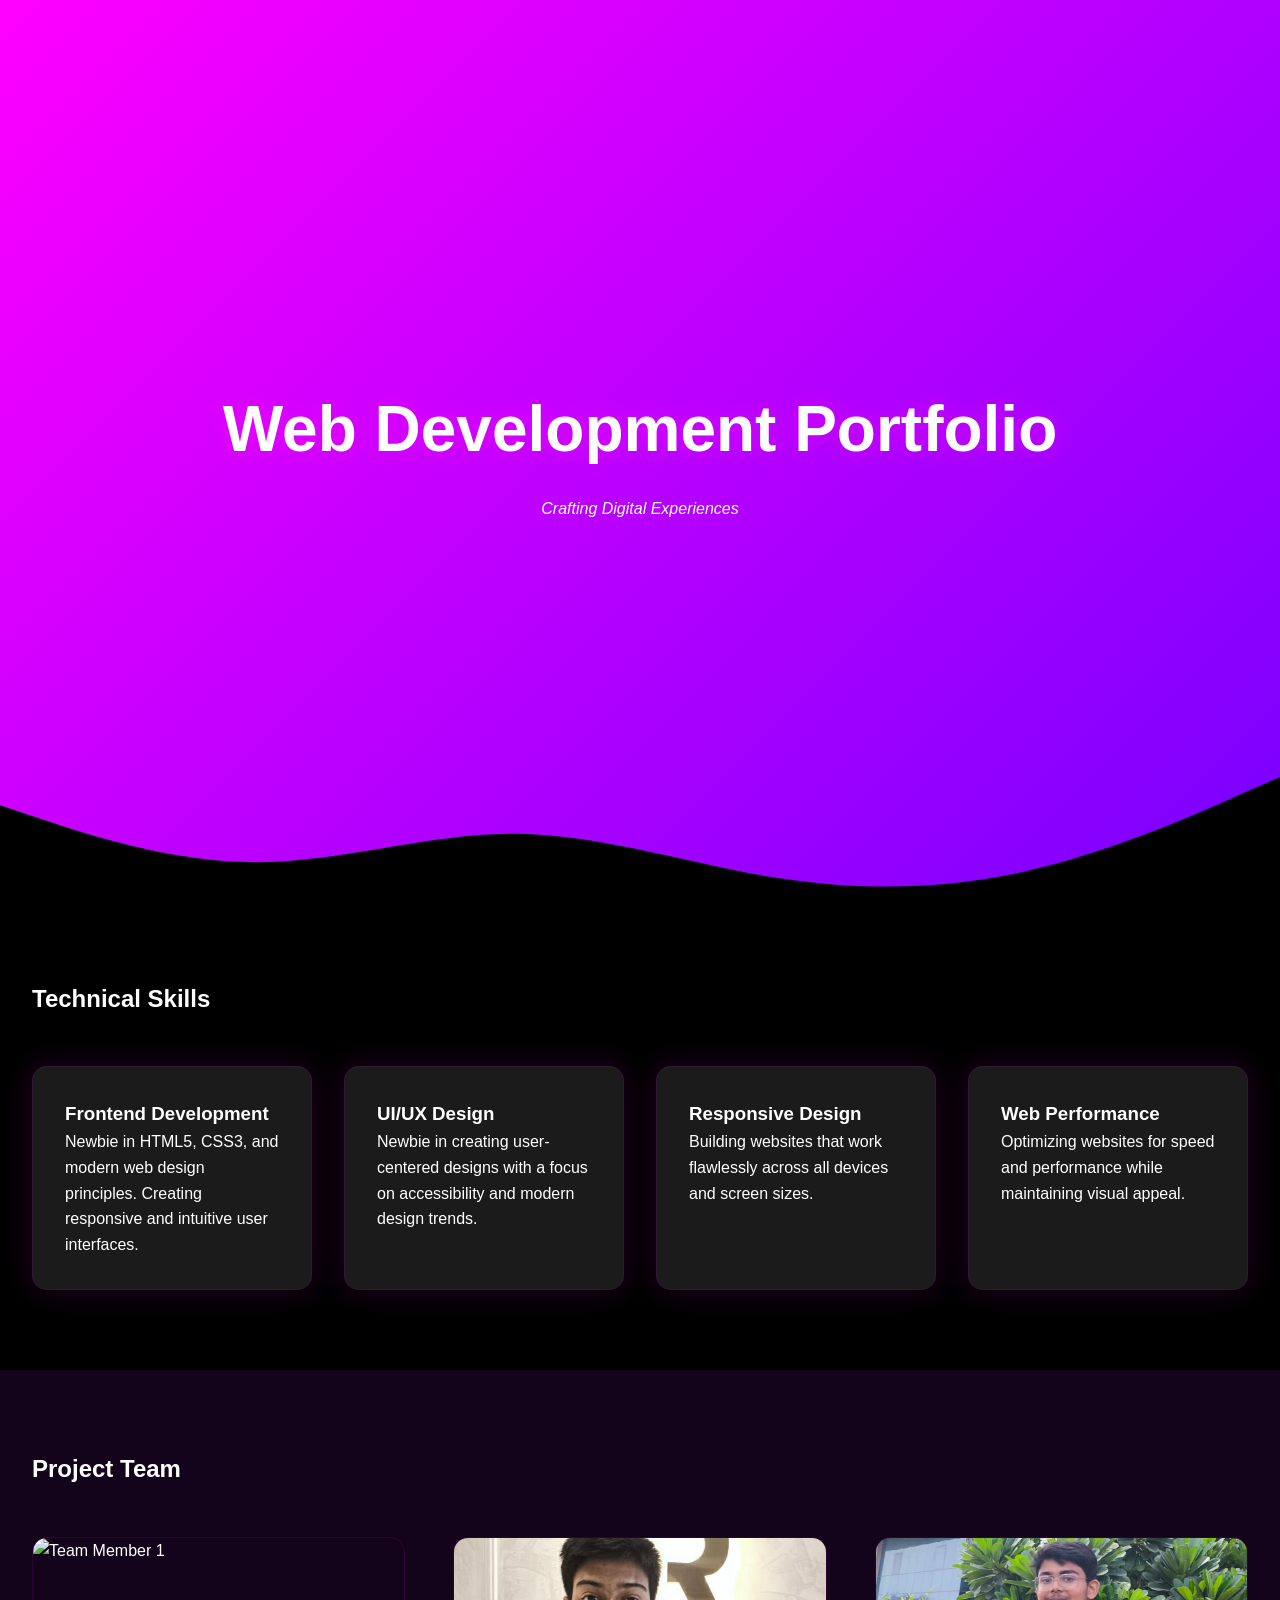
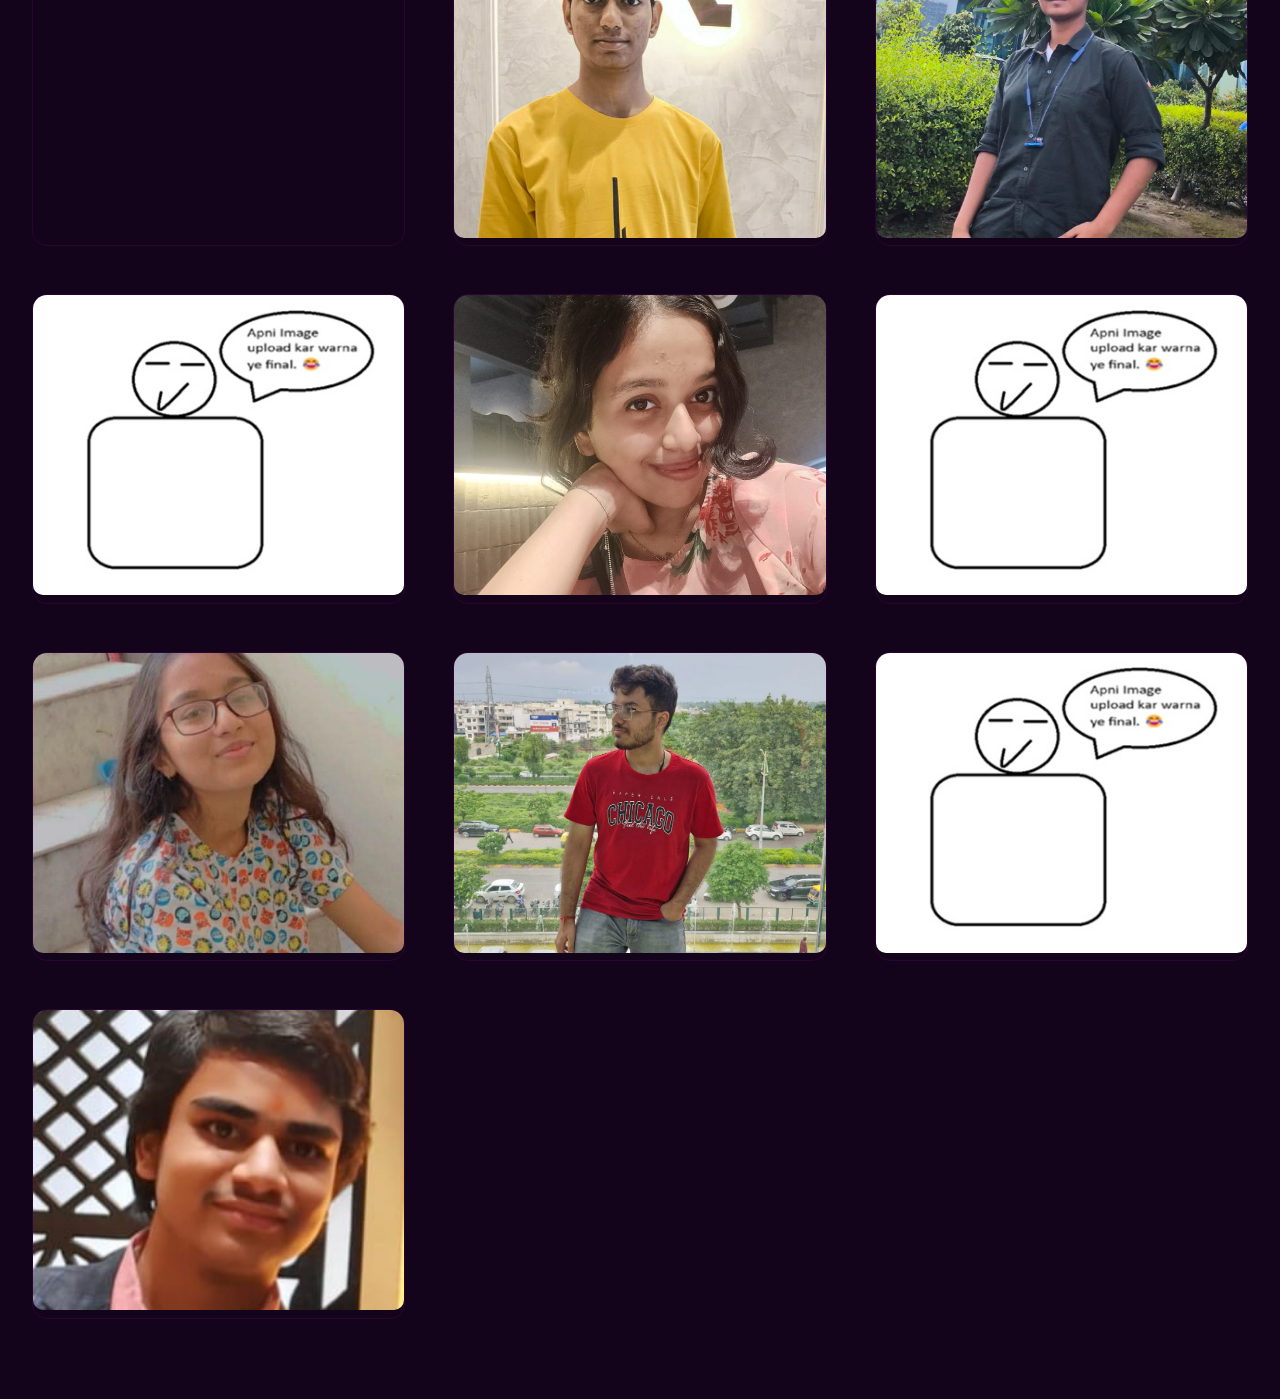
==== about us/aboutus.html @ e6a522f0 "changes made" ====
<!DOCTYPE html>
<html lang="en">
<head>
    <meta charset="UTF-8">
    <meta name="viewport" content="width=device-width, initial-scale=1.0">
    <title>About Us - Modern Grid</title>
    <link rel="stylesheet" href="astyle.css">
</head>
<body>
    <header class="header">
        <div class="header-content">
            <h1>Web Development Portfolio</h1>
            <p><em>Crafting Digital Experiences</em></p>
        </div>
        <div class="wave"></div>
    </header>

    <section class="grid-section">
        <div class="container">
            <h2>Technical Skills</h2>
            <div class="skills-grid">
                <div class="skill-card">
                    <h3>Frontend Development</h3>
                    <p>Newbie in HTML5, CSS3, and modern web design principles. Creating responsive and intuitive user interfaces.</p>
                </div>
                <div class="skill-card">
                    <h3>UI/UX Design</h3>
                    <p>Newbie in creating user-centered designs with a focus on accessibility and modern design trends.</p>
                </div>
                <div class="skill-card">
                    <h3>Responsive Design</h3>
                    <p>Building websites that work flawlessly across all devices and screen sizes.</p>
                </div>
                <div class="skill-card">
                    <h3>Web Performance</h3>
                    <p>Optimizing websites for speed and performance while maintaining visual appeal.</p>
                </div>
            </div>
        </div>
    </section>

    <section class="grid-section" style="background: #14041b;">
        <div class="container">
            <h2>Project Team</h2>
            <div class="team-grid">
                <div class="team-member">
                    <img src="images/vinayak.jpg" alt="Team Member 1">
                    <div class="team-info">
                        <h3>Vinayak Goel</h3>
                        <p>Fill your Role/Contribution</p>
                    </div>
                </div>
                <div class="team-member">
                    <img src="images/anas1.jpg" alt="Team Member 2">
                    <div class="team-info">
                        <h3>Md. Anas Ali Usmani</h3>
                        <p>Making of About Us Page(this page)</p>
                    </div>
                </div>
                <div class="team-member">
                    <img src="images/taha.jpg" alt="Team Member 3">
                    <div class="team-info">
                        <h3>Mohd. Taha Rafi</h3>
                        <p>Fill your Role/Contribution</p>
                    </div>
                </div>
                <div class="team-member">
                    <img src="images/sample_image.jpg" alt="Team Member 4">
                    <div class="team-info">
                        <h3>Divyanshu Singh</h3>
                        <p>Fill your Role/Contribution</p>
                    </div>
                </div>
                <div class="team-member">
                    <img src="images/anjali.jpg" alt="Team Member 5">
                    <div class="team-info">
                        <h3>Anjali Pai</h3>
                        <p>Fill your Role/Contribution</p>
                    </div>
                </div>
                <div class="team-member">
                    <img src="images/sample_image.jpg" alt="Team Member 6">
                    <div class="team-info">
                        <h3>Khushi Arya</h3>
                        <p>Fill your Role/Contribution</p>
                    </div>
                </div>
                <div class="team-member">
                    <img src="images/diksha.jpg" alt="Team Member 7">
                    <div class="team-info">
                        <h3>Diksha Narayan</h3>
                        <p>Fill your Role/Contribution</p>
                    </div>
                </div>
                <div class="team-member">
                    <img src="images/piyush.jpg" alt="Team Member 8">
                    <div class="team-info">
                        <h3>Piyush Khattar</h3>
                        <p>Fill your Role/Contribution</p>
                    </div>
                </div>
                <div class="team-member">
                    <img src="images/sample_image.jpg" alt="Team Member 9">
                    <div class="team-info">
                        <h3>Samay Toradmal</h3>
                        <p>Fill your Role/Contribution</p>
                    </div>
                </div>
                <div class="team-member">
                    <img src="images/aditya.jpg" alt="Team Member 10">
                    <div class="team-info">
                        <h3>Aditya Chandak</h3>
                        <p>Fill your Role/Contribution</p>
                    </div>
                </div>
            </div>
        </div>
    </section>
</body>
</html>
---- about us/astyle.css ----
* {
  margin: 0;
  padding: 0;
  box-sizing: border-box;
}

body {
  font-family: 'Segoe UI', sans-serif;
  line-height: 1.6;
  color: #ffffff;
  background-color: #000000;
  overflow-x: hidden;
}

.header {
  height: 100vh;
  background: linear-gradient(135deg, #ff00ff 0%, #7700ff 100%);
  color: white;
  display: grid;
  place-items: center;
  text-align: center;
  position: relative;
  overflow: hidden;
}

.header-content {
  z-index: 2;
  opacity: 0;
  animation: fadeUp 1.5s ease forwards;
}

.header h1 {
  font-size: 4rem;
  margin-bottom: 1rem;
  text-shadow: 0 0 20px rgba(255, 0, 255, 0.5);
}

.wave {
  position: absolute;
  bottom: 0;
  left: 0;
  width: 100%;
  height: 180px;
  background: url('data:image/svg+xml,<svg xmlns="http://www.w3.org/2000/svg" viewBox="0 0 1440 320"><path fill="%23000000" fill-opacity="1" d="M0,96L48,112C96,128,192,160,288,160C384,160,480,128,576,128C672,128,768,160,864,176C960,192,1056,192,1152,170.7C1248,149,1344,107,1392,85.3L1440,64L1440,320L1392,320C1344,320,1248,320,1152,320C1056,320,960,320,864,320C768,320,672,320,576,320C480,320,384,320,288,320C192,320,96,320,48,320L0,320Z"></path></svg>');
  background-size: cover;
}

.grid-section {
  padding: 5rem 2rem;
  background: #000000;
  color: white;
}

.container {
  max-width: 1400px;
  margin: 0 auto;
}

.skills-grid {
  display: grid;
  grid-template-columns: repeat(auto-fit, minmax(250px, 1fr));
  gap: 2rem;
  margin-top: 3rem;
}

.skill-card {
  background: #1b1b1b;
  color: white;
  padding: 2rem;
  border-radius: 15px;
  box-shadow: 0 0 30px rgba(255, 0, 255, 0.15);
  transition: transform 0.3s ease;
  position: relative;
  overflow: hidden;
  border: 1px solid rgba(255, 0, 255, 0.1);
}

.skill-card::before {
  content: '';
  position: absolute;
  top: 0;
  left: 0;
  width: 100%;
  height: 5px;
  background: linear-gradient(90deg, #ff00ff, #7700ff);
  transform: scaleX(0);
  transform-origin: left;
  transition: transform 0.3s ease;
}

.skill-card:hover {
  transform: translateY(-10px);
  box-shadow: 0 0 40px rgba(255, 0, 255, 0.3);
}

.skill-card:hover::before {
  transform: scaleX(1);
}

.team-grid {
  display: grid;
  grid-template-columns: repeat(auto-fit, minmax(300px, 1fr));
  gap: 3rem;
  margin-top: 3rem;
}

.team-member {
  position: relative;
  overflow: hidden;
  border-radius: 15px;
  transition: transform 0.3s ease;
  border: 1px solid rgba(255, 0, 255, 0.1);
}

.team-member img {
  width: 100%;
  max-width: 400px;
  height: 300px;
  object-fit: cover;
  border-radius: 10px;
  transition: transform 0.3s ease;
}

.team-info {
  position: absolute;
  bottom: 0;
  left: 0;
  right: 0;
  background: rgba(0,0,0,0.95);
  color: white;
  padding: 1.5rem;
  transform: translateY(100%);
  transition: transform 0.3s ease;
  border-top: 1px solid rgba(255, 0, 255, 0.2);
  backdrop-filter: blur(5px);
}

.team-member:hover .team-info {
  transform: translateY(0);
}

.team-member:hover img {
  transform: scale(1.1);
}

@keyframes fadeUp {
  from {
      opacity: 0;
      transform: translateY(20px);
  }
  to {
      opacity: 1;
      transform: translateY(0);
  }
}

@keyframes wave {
  0% {
      background-position-x: 0;
  }
  100% {
      background-position-x: 1440px;
  }
}

@media (max-width: 768px) {
  .header h1 {
      font-size: 2.5rem;
  }
  
  .skills-grid {
      grid-template-columns: 1fr;
  }
}
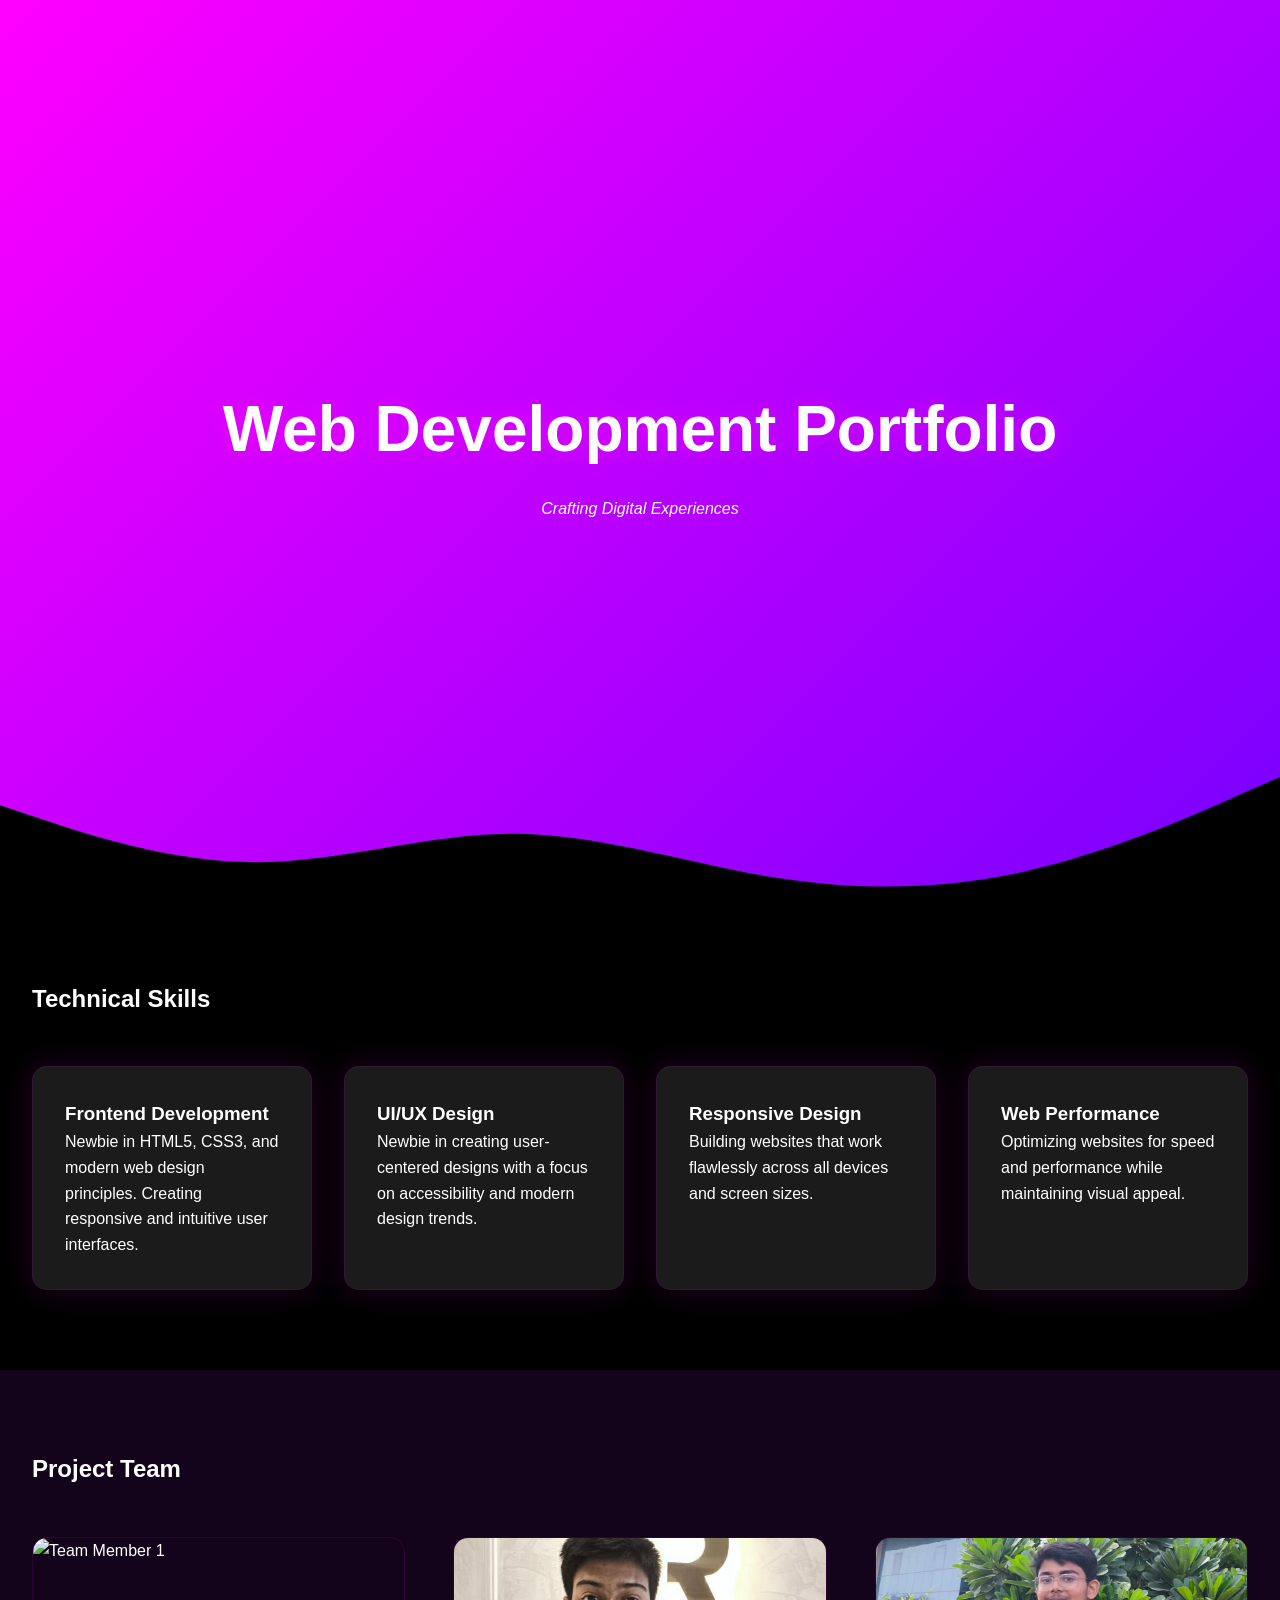
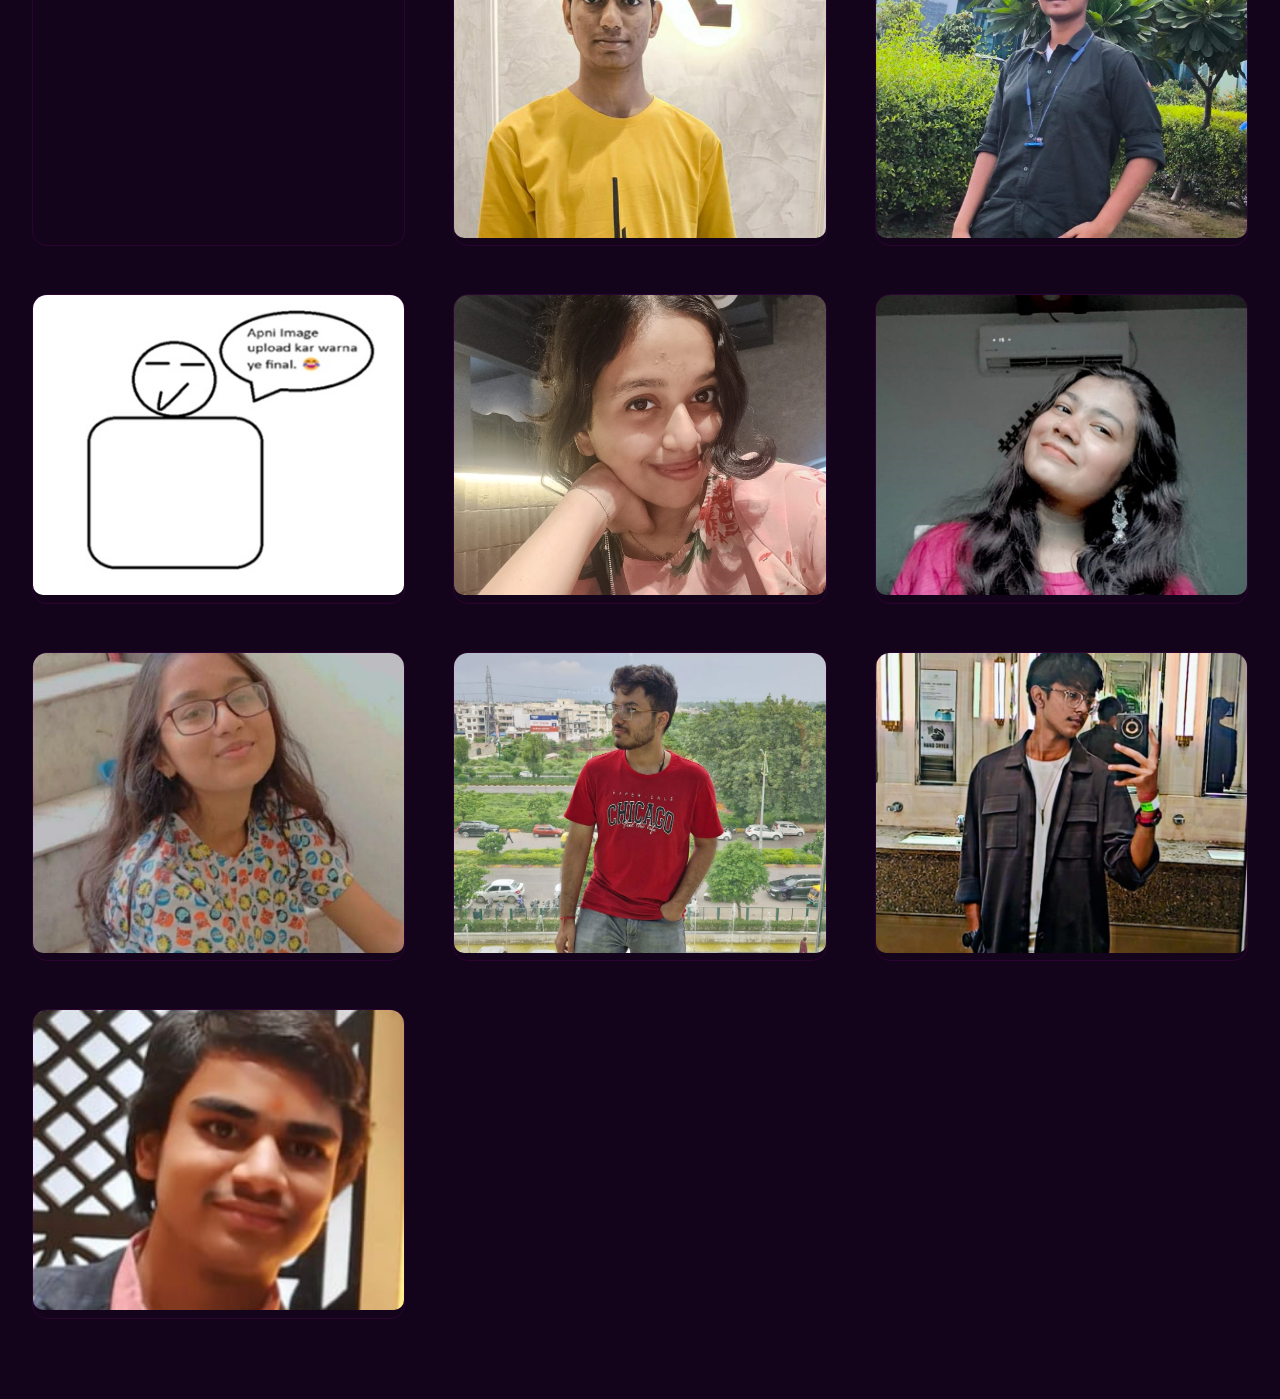
==== commit c33b0fae: "photos added" ====
--- a/about us/aboutus.html
+++ b/about us/aboutus.html
@@ -79,7 +79,7 @@
                     </div>
                 </div>
                 <div class="team-member">
-                    <img src="images/sample_image.jpg" alt="Team Member 6">
+                    <img src="images/khushi.jpg" alt="Team Member 6">
                     <div class="team-info">
                         <h3>Khushi Arya</h3>
                         <p>Fill your Role/Contribution</p>
@@ -100,7 +100,7 @@
                     </div>
                 </div>
                 <div class="team-member">
-                    <img src="images/sample_image.jpg" alt="Team Member 9">
+                    <img src="images/samay.jpg" alt="Team Member 9">
                     <div class="team-info">
                         <h3>Samay Toradmal</h3>
                         <p>Fill your Role/Contribution</p>
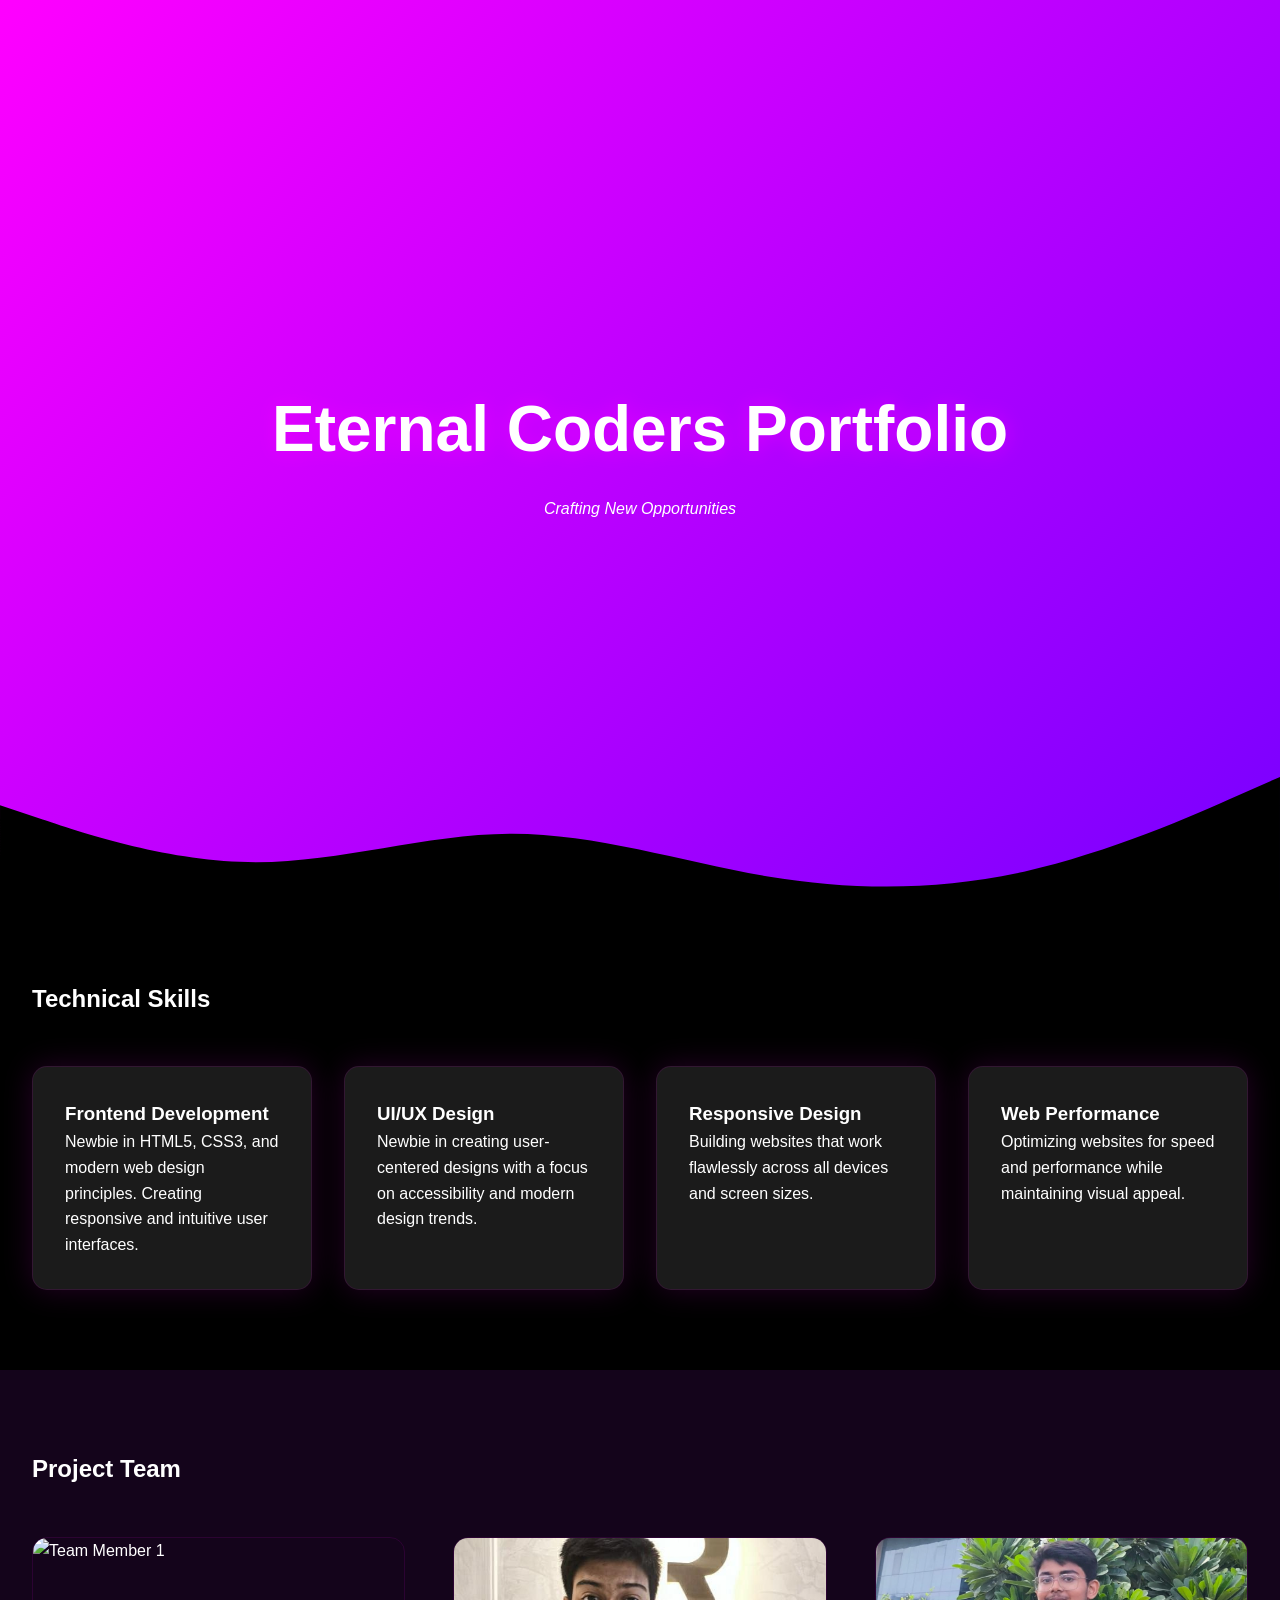
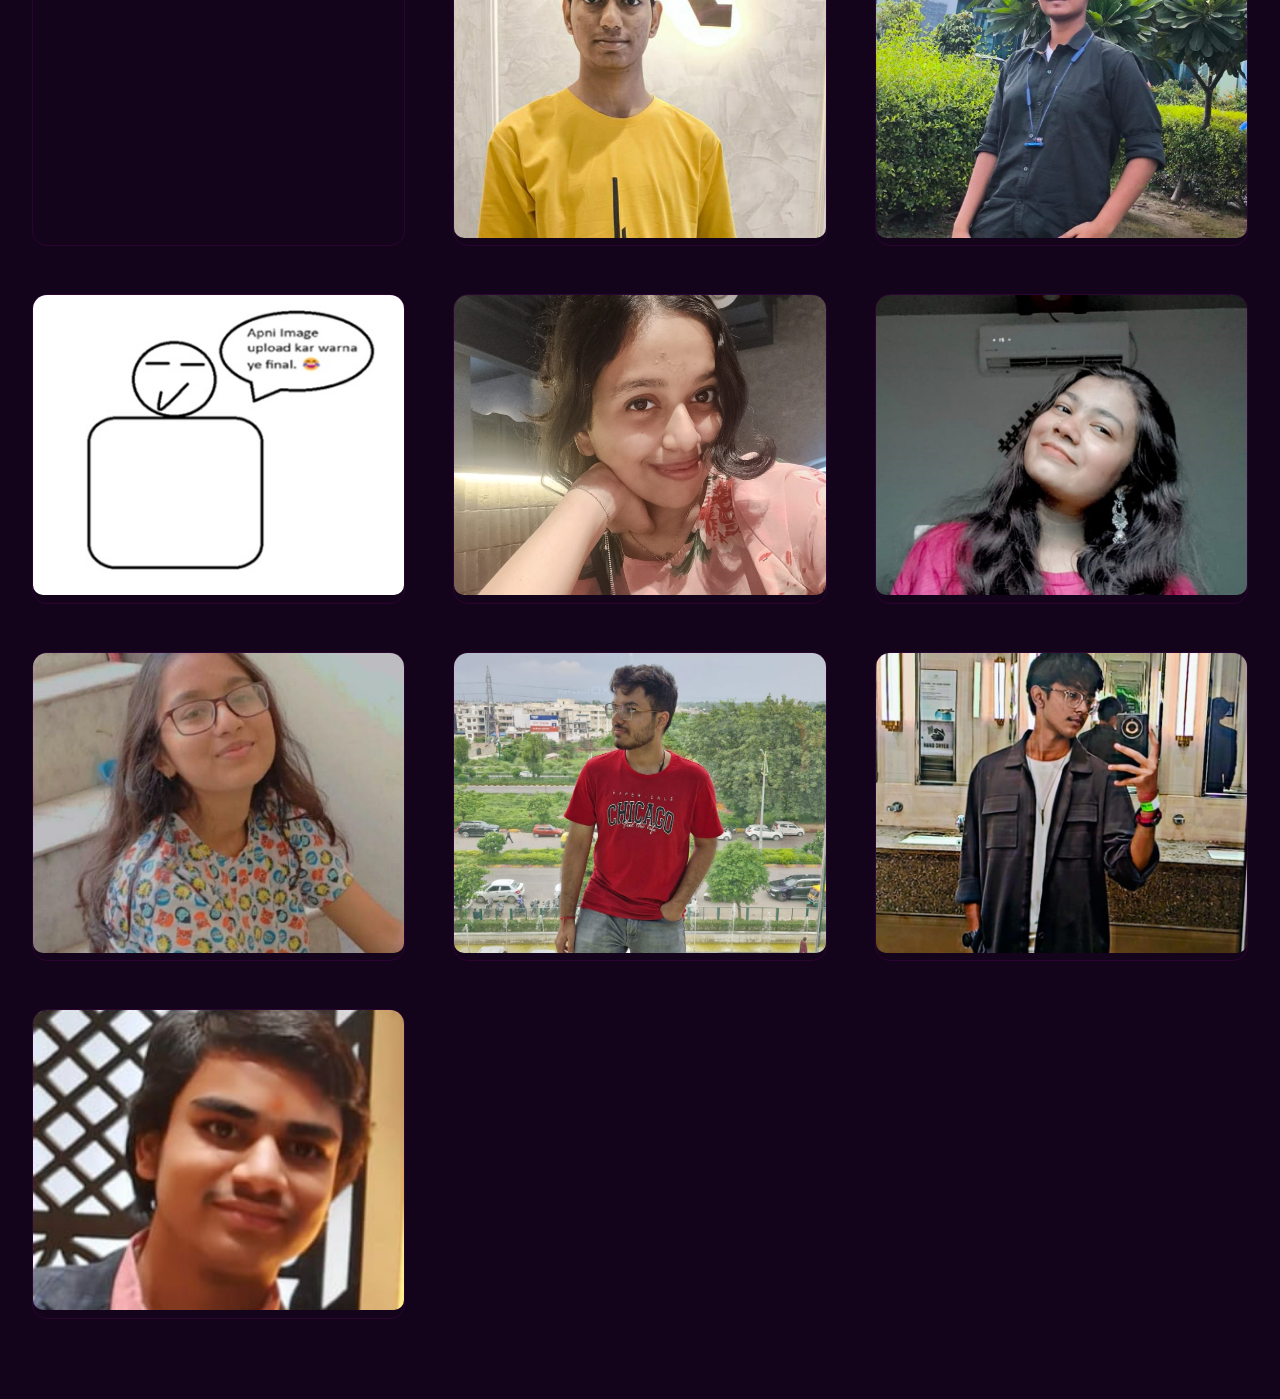
==== commit 5d585118: "changes" ====
--- a/about us/aboutus.html
+++ b/about us/aboutus.html
@@ -9,8 +9,8 @@
 <body>
     <header class="header">
         <div class="header-content">
-            <h1>Web Development Portfolio</h1>
-            <p><em>Crafting Digital Experiences</em></p>
+            <h1>Eternal Coders Portfolio</h1>
+            <p><em>Crafting New Opportunities</em></p>
         </div>
         <div class="wave"></div>
     </header>
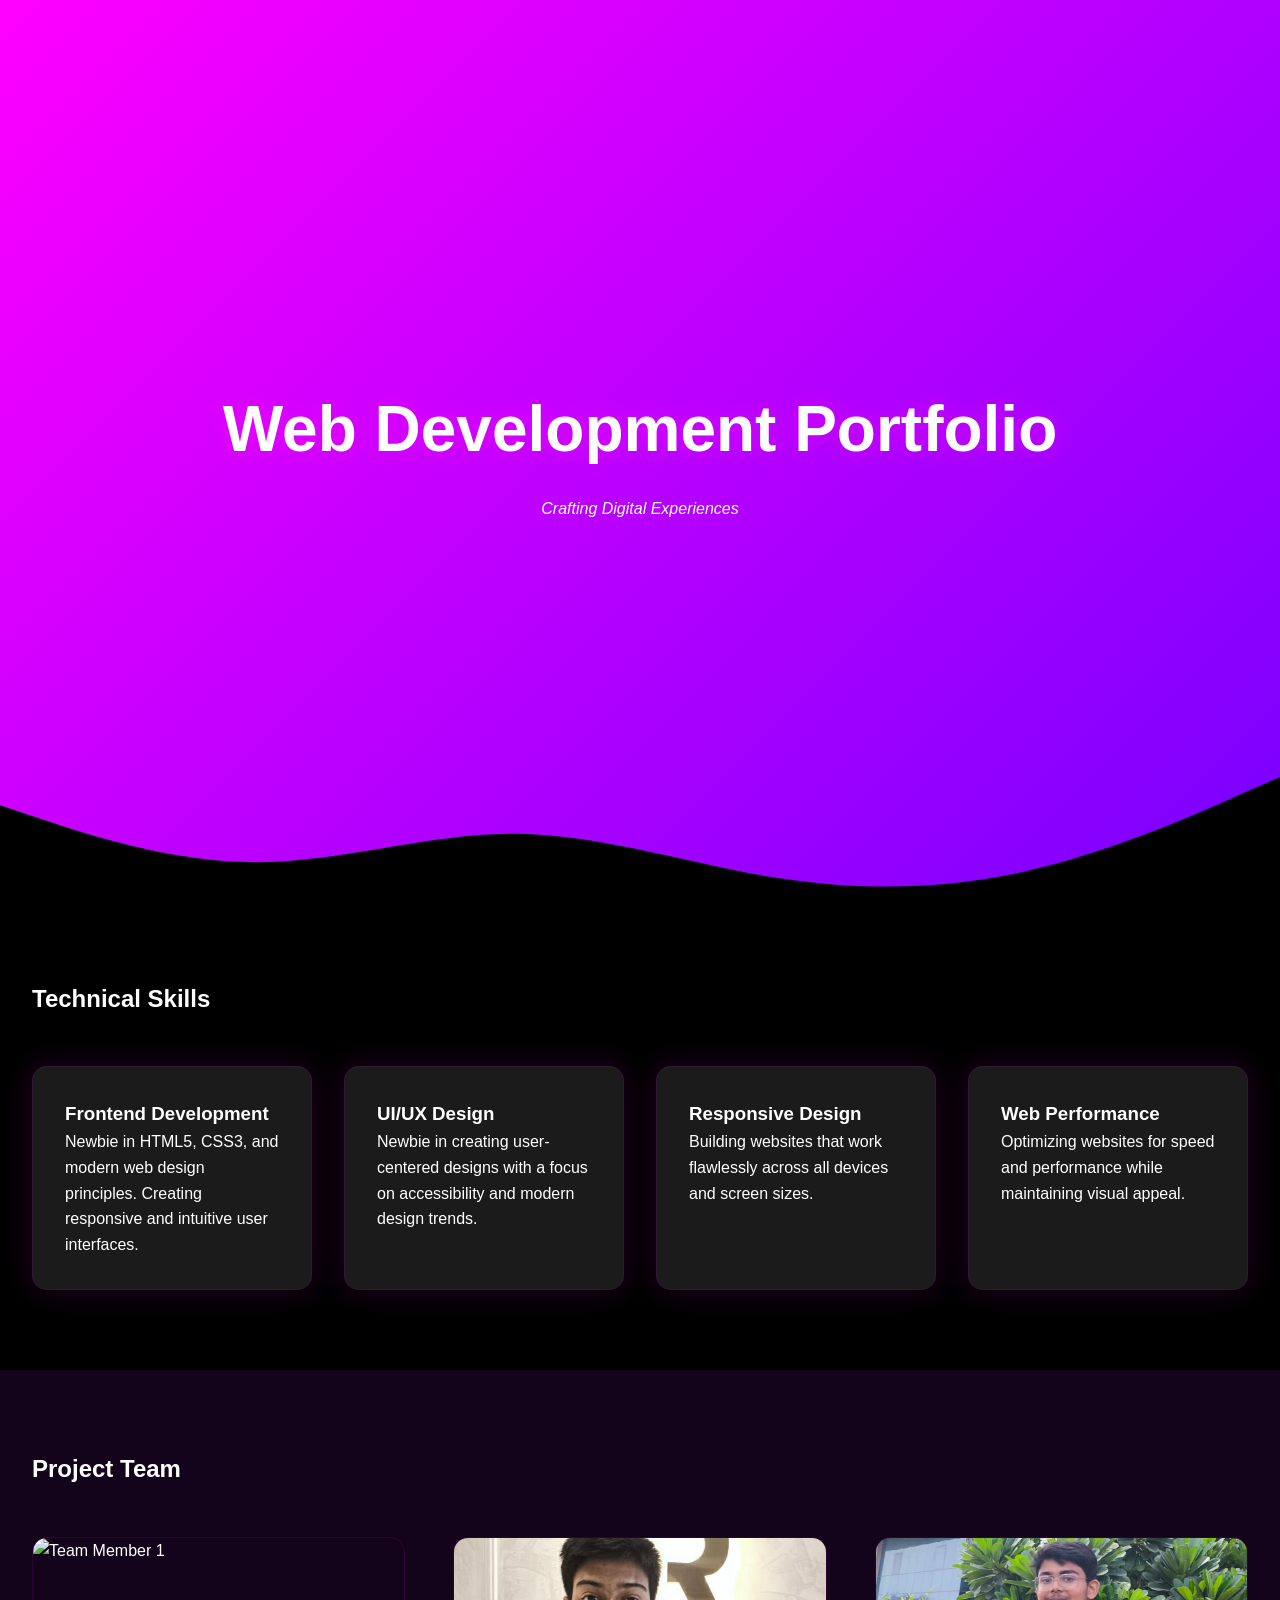
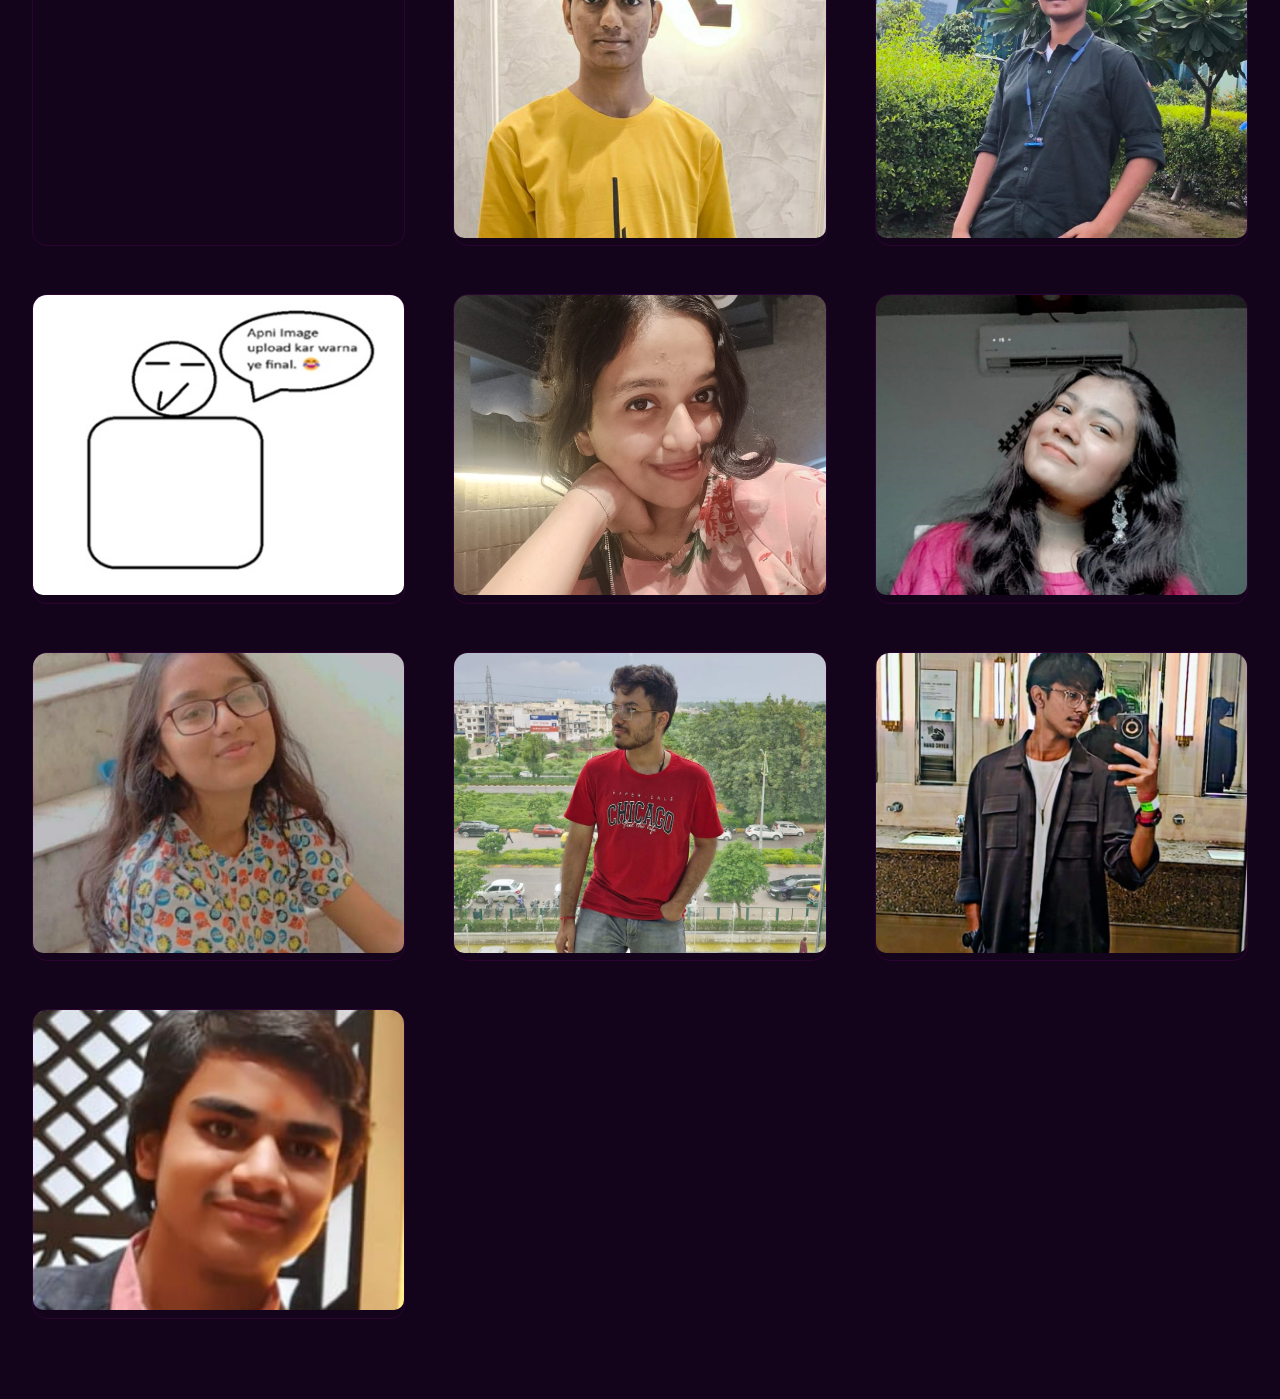
==== commit 51b5be0a: "change" ====
--- a/about us/aboutus.html
+++ b/about us/aboutus.html
@@ -9,8 +9,8 @@
 <body>
     <header class="header">
         <div class="header-content">
-            <h1>Eternal Coders Portfolio</h1>
-            <p><em>Crafting New Opportunities</em></p>
+            <h1>Web Development Portfolio</h1>
+            <p><em>Crafting Digital Experiences</em></p>
         </div>
         <div class="wave"></div>
     </header>
@@ -47,70 +47,70 @@
                     <img src="images/vinayak.jpg" alt="Team Member 1">
                     <div class="team-info">
                         <h3>Vinayak Goel</h3>
-                        <p>Fill your Role/Contribution</p>
+                        <p>Made Login and Sign-Up page</p>
                     </div>
                 </div>
                 <div class="team-member">
                     <img src="images/anas1.jpg" alt="Team Member 2">
                     <div class="team-info">
                         <h3>Md. Anas Ali Usmani</h3>
-                        <p>Making of About Us Page(this page)</p>
+                        <p>Made About Us Page</p>
                     </div>
                 </div>
                 <div class="team-member">
                     <img src="images/taha.jpg" alt="Team Member 3">
                     <div class="team-info">
                         <h3>Mohd. Taha Rafi</h3>
-                        <p>Fill your Role/Contribution</p>
+                        <p>Made About Us page</p>
                     </div>
                 </div>
                 <div class="team-member">
                     <img src="images/sample_image.jpg" alt="Team Member 4">
                     <div class="team-info">
                         <h3>Divyanshu Singh</h3>
-                        <p>Fill your Role/Contribution</p>
+                        <p>Made Home page</p>
                     </div>
                 </div>
                 <div class="team-member">
                     <img src="images/anjali.jpg" alt="Team Member 5">
                     <div class="team-info">
                         <h3>Anjali Pai</h3>
-                        <p>Fill your Role/Contribution</p>
+                        <p>Made index page</p>
                     </div>
                 </div>
                 <div class="team-member">
                     <img src="images/khushi.jpg" alt="Team Member 6">
                     <div class="team-info">
                         <h3>Khushi Arya</h3>
-                        <p>Fill your Role/Contribution</p>
+                        <p>Made Index page</p>
                     </div>
                 </div>
                 <div class="team-member">
                     <img src="images/diksha.jpg" alt="Team Member 7">
                     <div class="team-info">
                         <h3>Diksha Narayan</h3>
-                        <p>Fill your Role/Contribution</p>
+                        <p>Made Contact-Us page</p>
                     </div>
                 </div>
                 <div class="team-member">
                     <img src="images/piyush.jpg" alt="Team Member 8">
                     <div class="team-info">
                         <h3>Piyush Khattar</h3>
-                        <p>Fill your Role/Contribution</p>
+                        <p>Made Sign-Up page</p>
                     </div>
                 </div>
                 <div class="team-member">
                     <img src="images/samay.jpg" alt="Team Member 9">
                     <div class="team-info">
                         <h3>Samay Toradmal</h3>
-                        <p>Fill your Role/Contribution</p>
+                        <p>Home page, Design of all pages</p>
                     </div>
                 </div>
                 <div class="team-member">
                     <img src="images/aditya.jpg" alt="Team Member 10">
                     <div class="team-info">
                         <h3>Aditya Chandak</h3>
-                        <p>Fill your Role/Contribution</p>
+                        <p>Made Contact-Us page</p>
                     </div>
                 </div>
             </div>
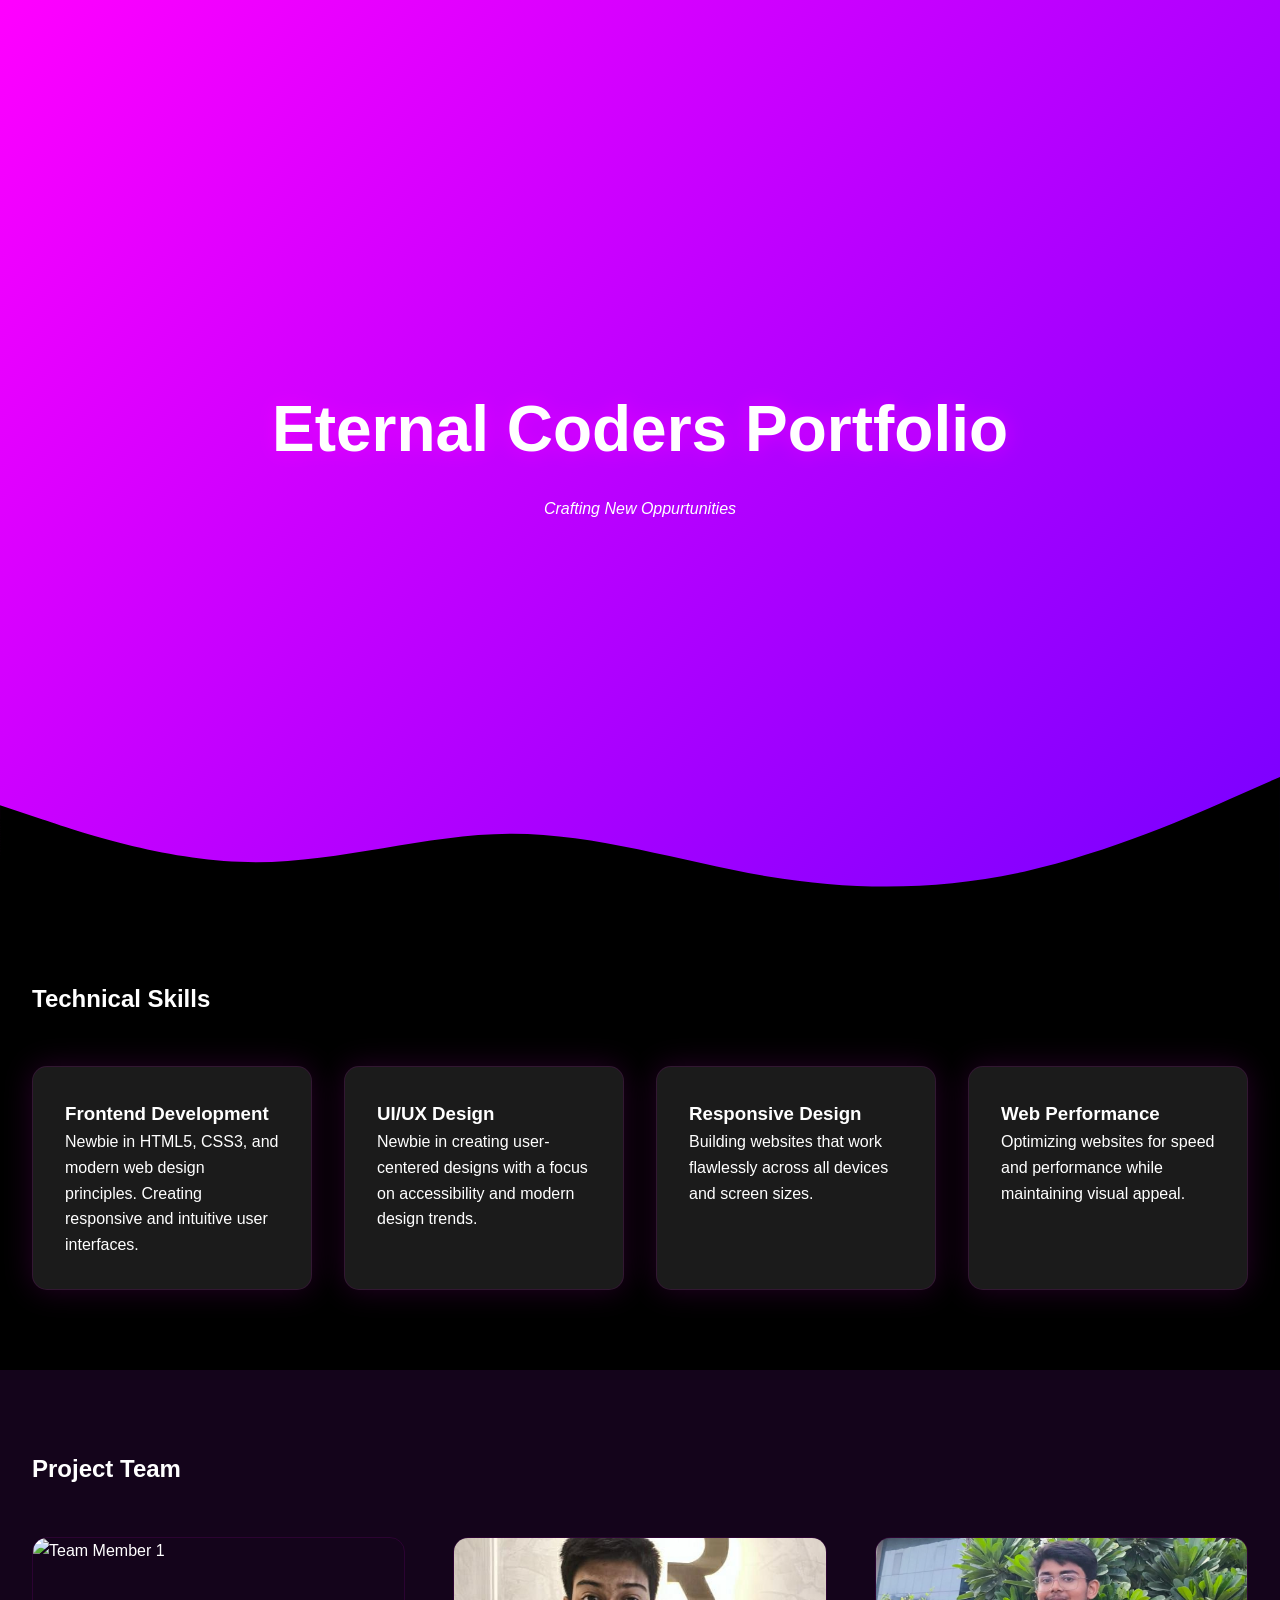
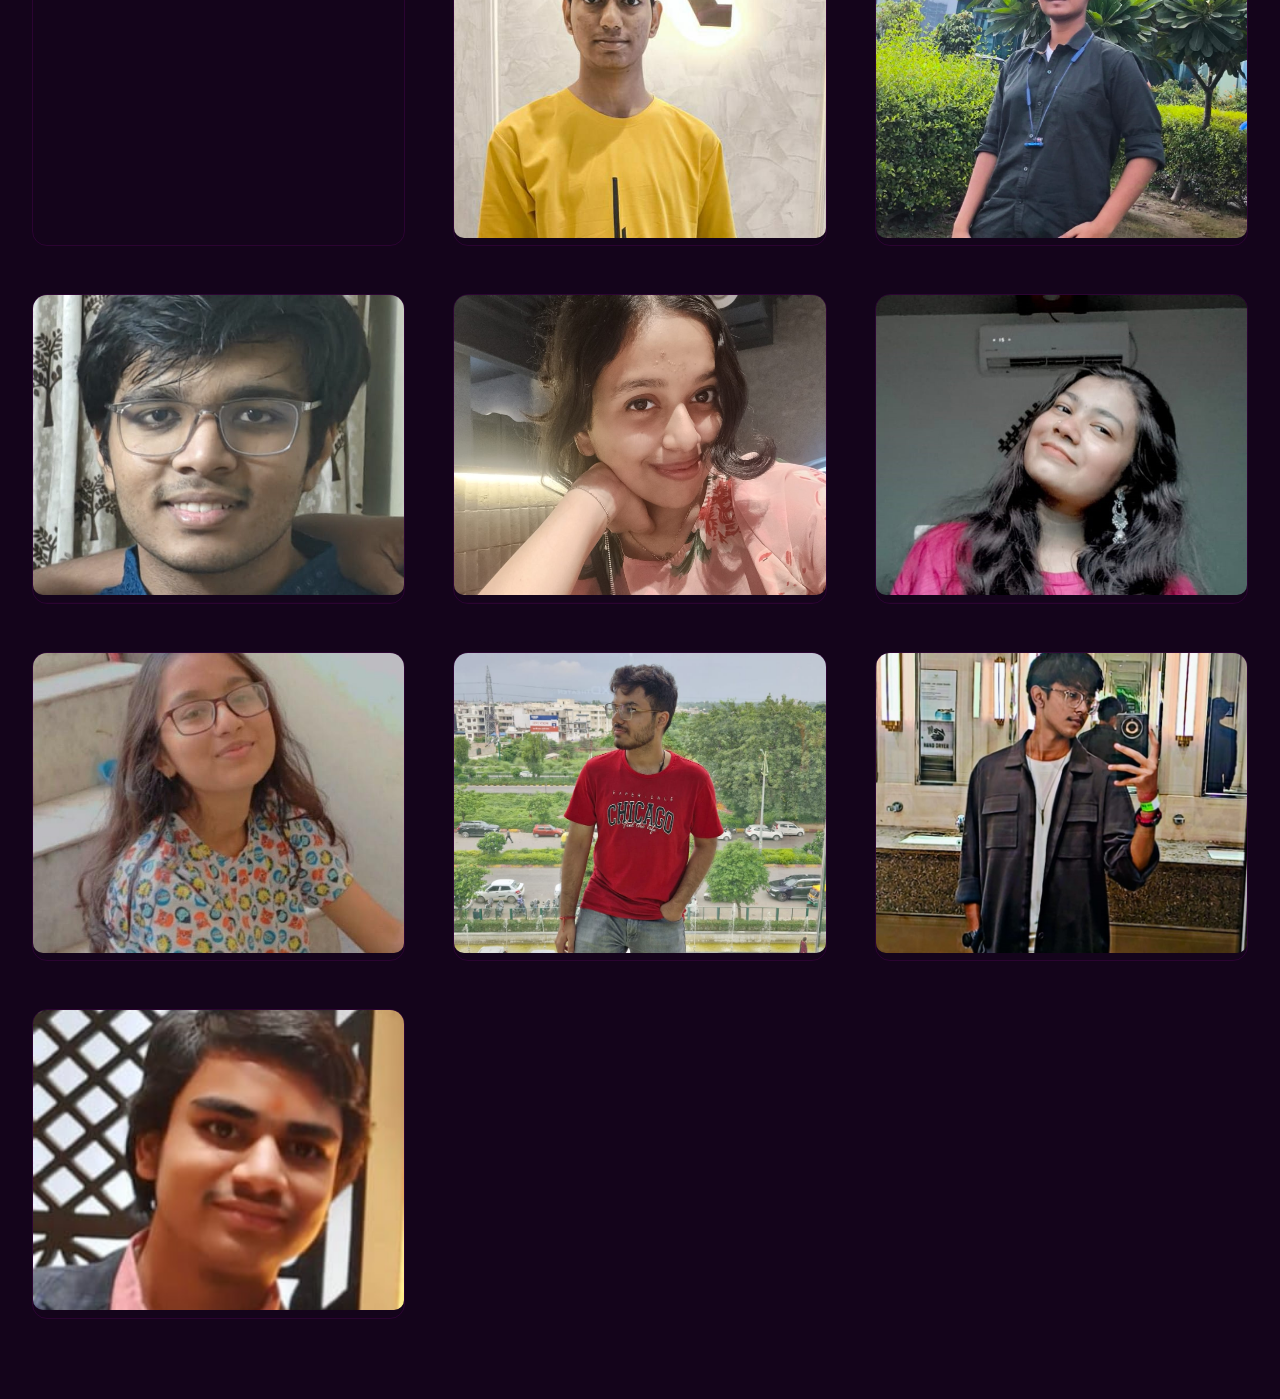
==== commit fe245348: "few minor changes" ====
--- a/about us/aboutus.html
+++ b/about us/aboutus.html
@@ -9,8 +9,8 @@
 <body>
     <header class="header">
         <div class="header-content">
-            <h1>Web Development Portfolio</h1>
-            <p><em>Crafting Digital Experiences</em></p>
+            <h1>Eternal Coders Portfolio</h1>
+            <p><em>Crafting New Oppurtunities</em></p>
         </div>
         <div class="wave"></div>
     </header>
@@ -51,7 +51,7 @@
                     </div>
                 </div>
                 <div class="team-member">
-                    <img src="images/anas1.jpg" alt="Team Member 2">
+                    <img src="images/anas.jpg" alt="Team Member 2">
                     <div class="team-info">
                         <h3>Md. Anas Ali Usmani</h3>
                         <p>Made About Us Page</p>
@@ -65,7 +65,7 @@
                     </div>
                 </div>
                 <div class="team-member">
-                    <img src="images/sample_image.jpg" alt="Team Member 4">
+                    <img src="images/divyanshu.jpg" alt="Team Member 4">
                     <div class="team-info">
                         <h3>Divyanshu Singh</h3>
                         <p>Made Home page</p>
--- a/about us/astyle.css
+++ b/about us/astyle.css
@@ -154,15 +154,6 @@
   }
 }
 
-@keyframes wave {
-  0% {
-      background-position-x: 0;
-  }
-  100% {
-      background-position-x: 1440px;
-  }
-}
-
 @media (max-width: 768px) {
   .header h1 {
       font-size: 2.5rem;
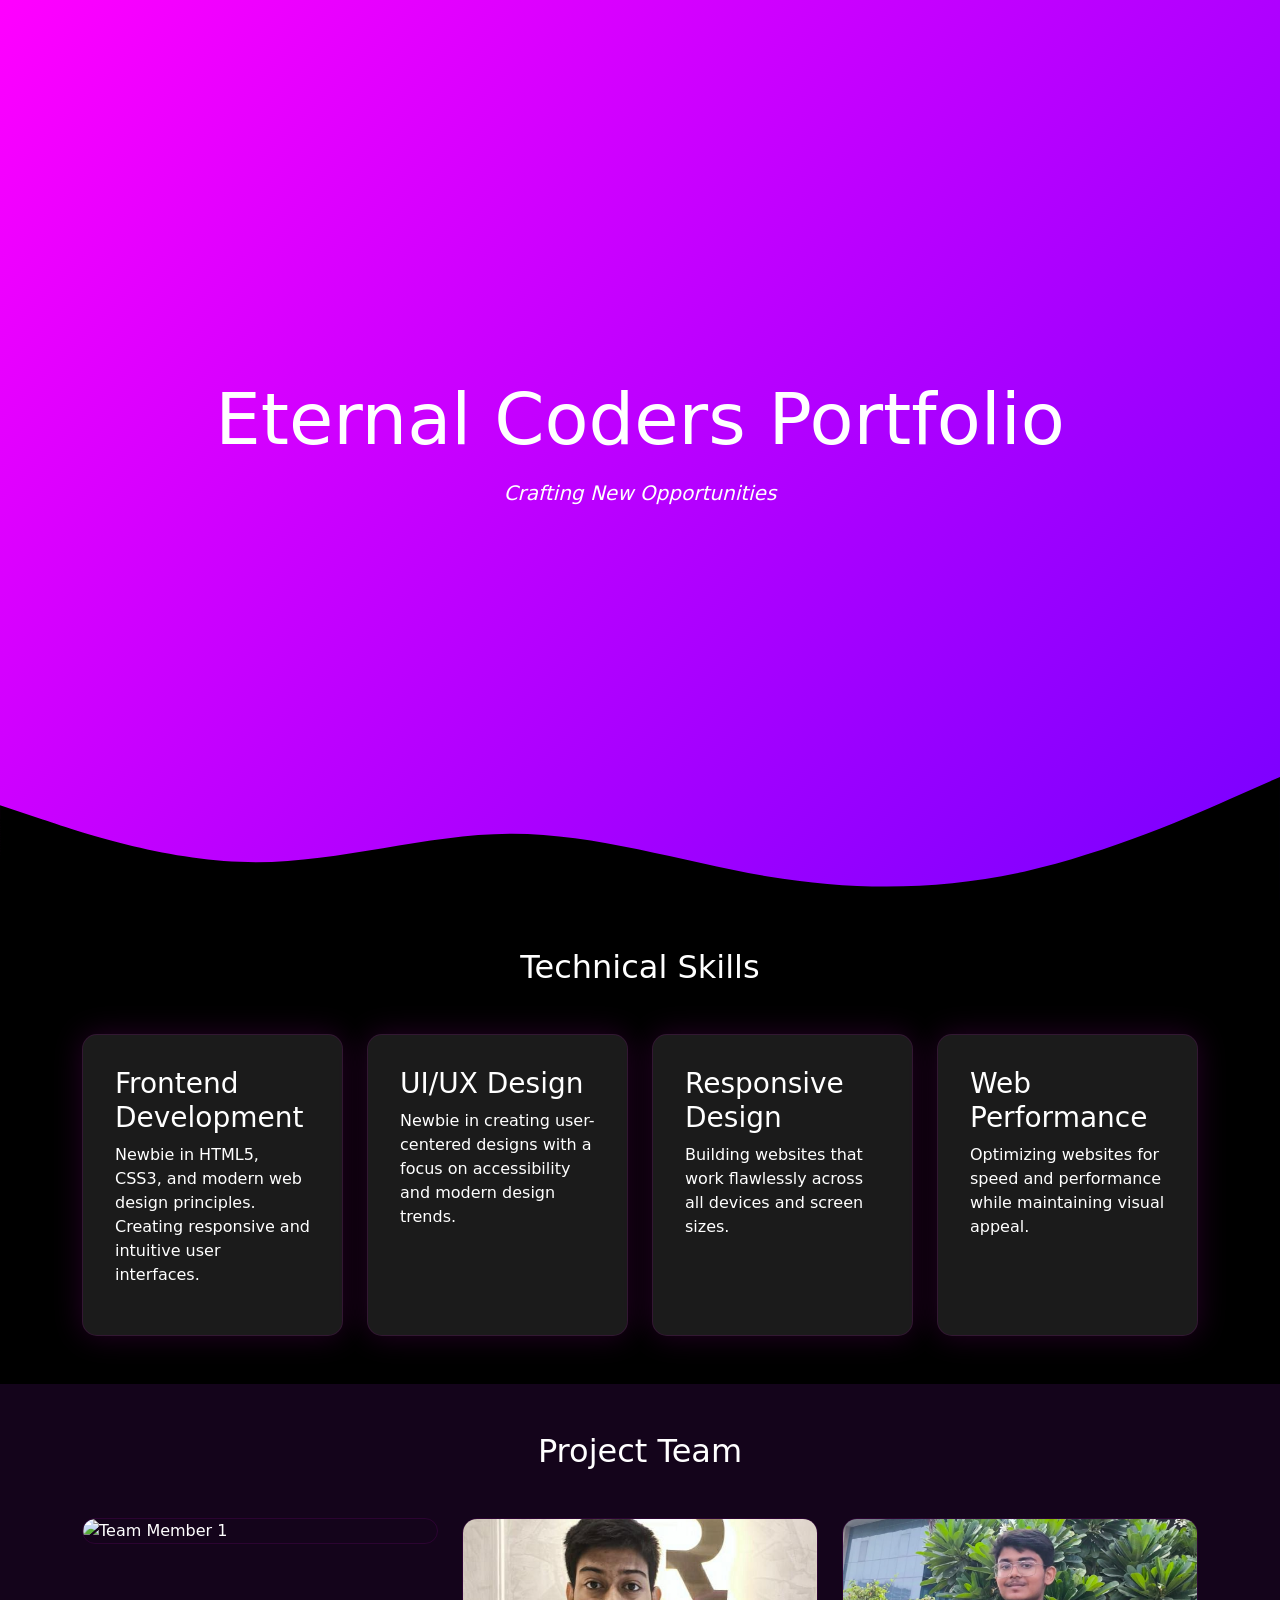
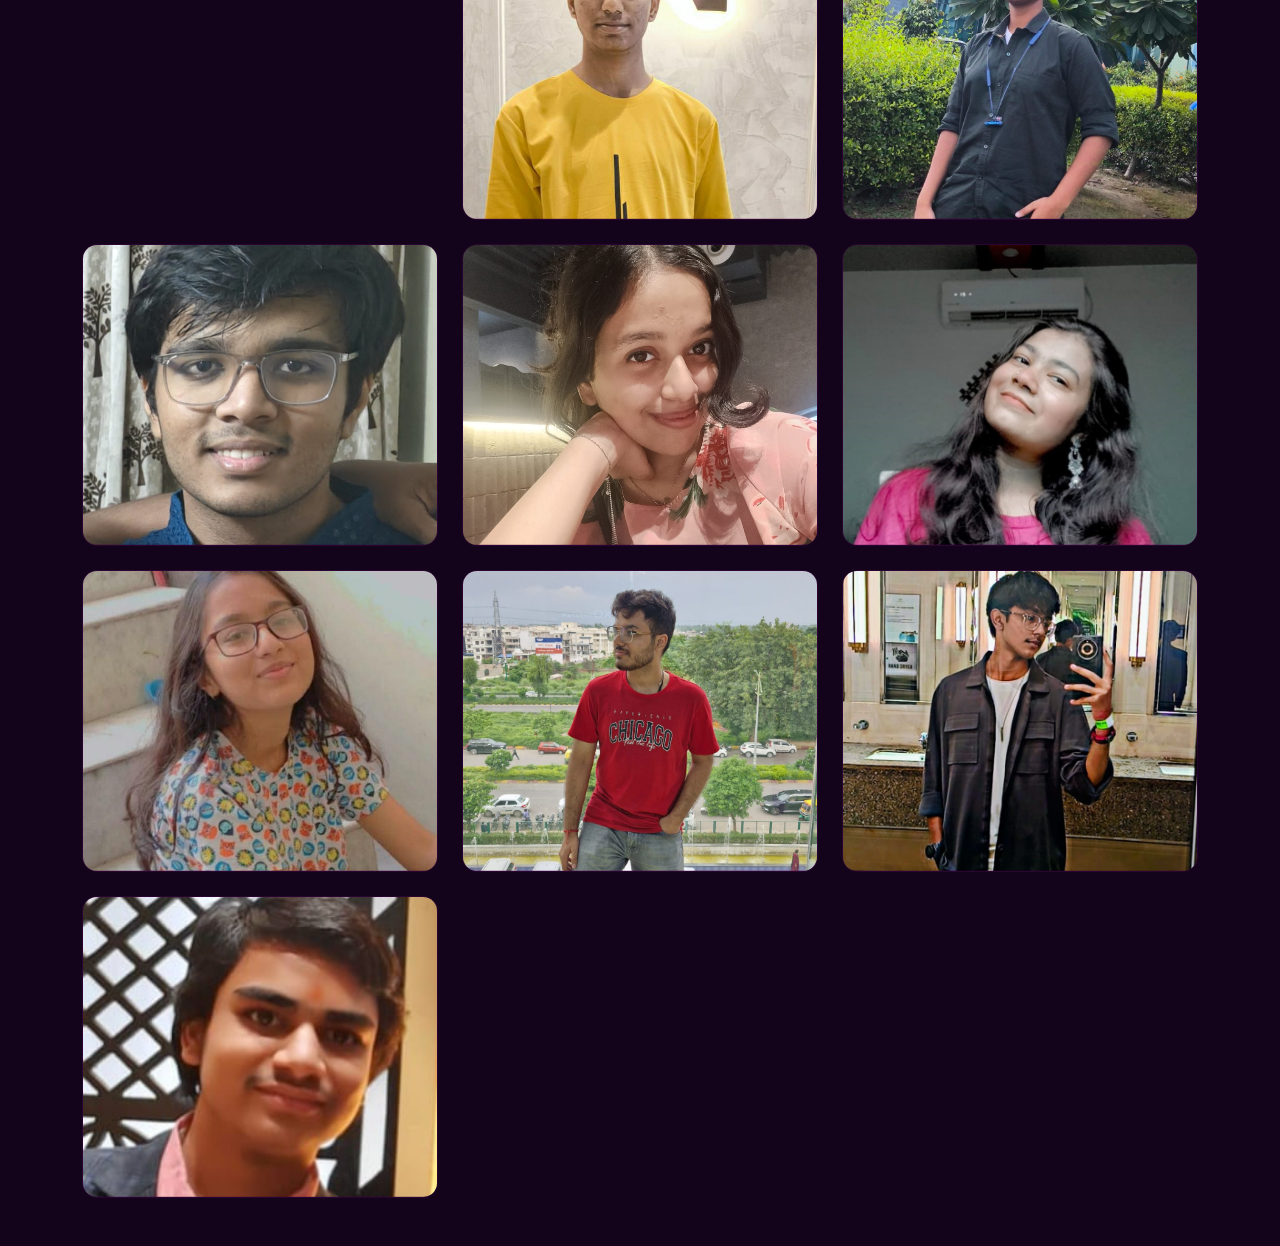
==== commit 6f9ef2ea: "added bootstrap features" ====
--- a/about us/aboutus.html
+++ b/about us/aboutus.html
@@ -3,118 +3,164 @@
 <head>
     <meta charset="UTF-8">
     <meta name="viewport" content="width=device-width, initial-scale=1.0">
-    <title>About Us - Modern Grid</title>
+    <title>Eternal Coders Portfolio</title>
+    
+    <!-- Bootstrap CSS -->
+    <link href="https://cdn.jsdelivr.net/npm/bootstrap@5.3.0/dist/css/bootstrap.min.css" rel="stylesheet">
+    
+    <!-- Custom CSS -->
     <link rel="stylesheet" href="astyle.css">
 </head>
-<body>
-    <header class="header">
-        <div class="header-content">
-            <h1>Eternal Coders Portfolio</h1>
-            <p><em>Crafting New Oppurtunities</em></p>
+<body class="bg-black text-white">
+    <header class="header vh-100 d-flex align-items-center justify-content-center text-center position-relative overflow-hidden">
+        <div class="header-content z-2">
+            <h1 class="display-2 mb-3">Eternal Coders Portfolio</h1>
+            <p class="lead fst-italic">Crafting New Opportunities</p>
         </div>
         <div class="wave"></div>
     </header>
 
-    <section class="grid-section">
+    <section class="grid-section py-5">
         <div class="container">
-            <h2>Technical Skills</h2>
-            <div class="skills-grid">
-                <div class="skill-card">
-                    <h3>Frontend Development</h3>
-                    <p>Newbie in HTML5, CSS3, and modern web design principles. Creating responsive and intuitive user interfaces.</p>
+            <h2 class="text-center">Technical Skills</h2>
+            <div class="skills-grid row g-4 mt-4">
+                <div class="col-md-6 col-lg-3">
+                    <div class="skill-card h-100">
+                        <h3>Frontend Development</h3>
+                        <p>Newbie in HTML5, CSS3, and modern web design principles. Creating responsive and intuitive user interfaces.</p>
+                    </div>
                 </div>
-                <div class="skill-card">
-                    <h3>UI/UX Design</h3>
-                    <p>Newbie in creating user-centered designs with a focus on accessibility and modern design trends.</p>
+                <div class="col-md-6 col-lg-3">
+                    <div class="skill-card h-100">
+                        <h3>UI/UX Design</h3>
+                        <p>Newbie in creating user-centered designs with a focus on accessibility and modern design trends.</p>
+                    </div>
                 </div>
-                <div class="skill-card">
-                    <h3>Responsive Design</h3>
-                    <p>Building websites that work flawlessly across all devices and screen sizes.</p>
+                <div class="col-md-6 col-lg-3">
+                    <div class="skill-card h-100">
+                        <h3>Responsive Design</h3>
+                        <p>Building websites that work flawlessly across all devices and screen sizes.</p>
+                    </div>
                 </div>
-                <div class="skill-card">
-                    <h3>Web Performance</h3>
-                    <p>Optimizing websites for speed and performance while maintaining visual appeal.</p>
+                <div class="col-md-6 col-lg-3">
+                    <div class="skill-card h-100">
+                        <h3>Web Performance</h3>
+                        <p>Optimizing websites for speed and performance while maintaining visual appeal.</p>
+                    </div>
                 </div>
             </div>
         </div>
     </section>
 
-    <section class="grid-section" style="background: #14041b;">
+    <section class="grid-section py-5" style="background: #14041b;">
         <div class="container">
-            <h2>Project Team</h2>
-            <div class="team-grid">
-                <div class="team-member">
-                    <img src="images/vinayak.jpg" alt="Team Member 1">
-                    <div class="team-info">
-                        <h3>Vinayak Goel</h3>
-                        <p>Made Login and Sign-Up page</p>
+            <h2 class="text-center">Project Team</h2>
+            <div class="team-grid row g-4 mt-4">
+                <!-- Team Member 1 -->
+                <div class="col-md-6 col-lg-4">
+                    <div class="team-member">
+                        <img src="images/vinayak.jpg" alt="Team Member 1" class="img-fluid">
+                        <div class="team-info">
+                            <h3>Vinayak Goel</h3>
+                            <p>Made Login and Sign-Up page</p>
+                        </div>
                     </div>
                 </div>
-                <div class="team-member">
-                    <img src="images/anas.jpg" alt="Team Member 2">
-                    <div class="team-info">
-                        <h3>Md. Anas Ali Usmani</h3>
+                <!-- Team Member 2 -->
+                <div class="col-md-6 col-lg-4">
+                    <div class="team-member">
+                        <img src="images/anas.jpg" alt="Team Member 1" class="img-fluid">
+                        <div class="team-info">
+                            <h3>Md. Anas Ali Usmani</h3>
                         <p>Made About Us Page</p>
+                        </div>
                     </div>
                 </div>
-                <div class="team-member">
-                    <img src="images/taha.jpg" alt="Team Member 3">
-                    <div class="team-info">
-                        <h3>Mohd. Taha Rafi</h3>
+                <!-- Team Member 3 -->
+                <div class="col-md-6 col-lg-4">
+                    <div class="team-member">
+                        <img src="images/taha.jpg" alt="Team Member 1" class="img-fluid">
+                        <div class="team-info">
+                            <h3>Mohd. Taha Rafi</h3>
                         <p>Made About Us page</p>
+                        </div>
                     </div>
                 </div>
-                <div class="team-member">
-                    <img src="images/divyanshu.jpg" alt="Team Member 4">
-                    <div class="team-info">
-                        <h3>Divyanshu Singh</h3>
+                <!-- Team Member 4 -->
+                <div class="col-md-6 col-lg-4">
+                    <div class="team-member">
+                        <img src="images/divyanshu.jpg" alt="Team Member 1" class="img-fluid">
+                        <div class="team-info">
+                            <h3>Divyanshu Singh</h3>
                         <p>Made Home page</p>
+                        </div>
                     </div>
                 </div>
-                <div class="team-member">
-                    <img src="images/anjali.jpg" alt="Team Member 5">
-                    <div class="team-info">
-                        <h3>Anjali Pai</h3>
+                <!-- Team Member 5 -->
+                <div class="col-md-6 col-lg-4">
+                    <div class="team-member">
+                        <img src="images/anjali.jpg" alt="Team Member 1" class="img-fluid">
+                        <div class="team-info">
+                            <h3>Anjali Pai</h3>
                         <p>Made index page</p>
+                        </div>
                     </div>
                 </div>
-                <div class="team-member">
-                    <img src="images/khushi.jpg" alt="Team Member 6">
-                    <div class="team-info">
-                        <h3>Khushi Arya</h3>
+                <!-- Team Member 6 -->
+                <div class="col-md-6 col-lg-4">
+                    <div class="team-member">
+                        <img src="images/khushi.jpg" alt="Team Member 1" class="img-fluid">
+                        <div class="team-info">
+                            <h3>Khushi Arya</h3>
                         <p>Made Index page</p>
+                        </div>
                     </div>
                 </div>
-                <div class="team-member">
-                    <img src="images/diksha.jpg" alt="Team Member 7">
-                    <div class="team-info">
-                        <h3>Diksha Narayan</h3>
+                <!-- Team Member 7 -->
+                <div class="col-md-6 col-lg-4">
+                    <div class="team-member">
+                        <img src="images/diksha.jpg" alt="Team Member 1" class="img-fluid">
+                        <div class="team-info">
+                            <h3>Diksha Narayan</h3>
                         <p>Made Contact-Us page</p>
+                        </div>
                     </div>
                 </div>
-                <div class="team-member">
-                    <img src="images/piyush.jpg" alt="Team Member 8">
-                    <div class="team-info">
-                        <h3>Piyush Khattar</h3>
+                <!-- Team Member 8 -->
+                <div class="col-md-6 col-lg-4">
+                    <div class="team-member">
+                        <img src="images/piyush.jpg" alt="Team Member 1" class="img-fluid">
+                        <div class="team-info">
+                            <h3>Piyush Khattar</h3>
                         <p>Made Sign-Up page</p>
+                        </div>
                     </div>
                 </div>
-                <div class="team-member">
-                    <img src="images/samay.jpg" alt="Team Member 9">
-                    <div class="team-info">
-                        <h3>Samay Toradmal</h3>
+                <!-- Team Member 9 -->
+                <div class="col-md-6 col-lg-4">
+                    <div class="team-member">
+                        <img src="images/samay.jpg" alt="Team Member 9" class="img-fluid">
+                        <div class="team-info">
+                            <h3>Samay Toradmal</h3>
                         <p>Home page, Design of all pages</p>
+                        </div>
                     </div>
                 </div>
-                <div class="team-member">
-                    <img src="images/aditya.jpg" alt="Team Member 10">
-                    <div class="team-info">
-                        <h3>Aditya Chandak</h3>
-                        <p>Made Contact-Us page</p>
+                <!-- Team Member 10 -->
+                <div class="col-md-6 col-lg-4">
+                    <div class="team-member">
+                        <img src="images/aditya.jpg" alt="Team Member 10" class="img-fluid">
+                        <div class="team-info">
+                            <h3>Aditya Chandak</h3>
+                            <p>Made Contact-Us page</p>
+                        </div>
                     </div>
                 </div>
             </div>
         </div>
     </section>
+
+    <!-- Bootstrap JS Bundle -->
+    <script src="https://cdn.jsdelivr.net/npm/bootstrap@5.3.0/dist/js/bootstrap.bundle.min.js"></script>
 </body>
 </html>
--- a/about us/astyle.css
+++ b/about us/astyle.css
@@ -1,38 +1,15 @@
-* {
-  margin: 0;
-  padding: 0;
-  box-sizing: border-box;
+:root {
+  --primary-gradient: linear-gradient(135deg, #ff00ff 0%, #7700ff 100%);
 }
 
-body {
-  font-family: 'Segoe UI', sans-serif;
-  line-height: 1.6;
-  color: #ffffff;
-  background-color: #000000;
-  overflow-x: hidden;
-}
-
+/* Header styles */
 .header {
-  height: 100vh;
-  background: linear-gradient(135deg, #ff00ff 0%, #7700ff 100%);
-  color: white;
-  display: grid;
-  place-items: center;
-  text-align: center;
-  position: relative;
-  overflow: hidden;
+  background: var(--primary-gradient);
 }
 
 .header-content {
-  z-index: 2;
   opacity: 0;
   animation: fadeUp 1.5s ease forwards;
-}
-
-.header h1 {
-  font-size: 4rem;
-  margin-bottom: 1rem;
-  text-shadow: 0 0 20px rgba(255, 0, 255, 0.5);
 }
 
 .wave {
@@ -45,27 +22,9 @@
   background-size: cover;
 }
 
-.grid-section {
-  padding: 5rem 2rem;
-  background: #000000;
-  color: white;
-}
-
-.container {
-  max-width: 1400px;
-  margin: 0 auto;
-}
-
-.skills-grid {
-  display: grid;
-  grid-template-columns: repeat(auto-fit, minmax(250px, 1fr));
-  gap: 2rem;
-  margin-top: 3rem;
-}
-
+/* Skill card styles */
 .skill-card {
   background: #1b1b1b;
-  color: white;
   padding: 2rem;
   border-radius: 15px;
   box-shadow: 0 0 30px rgba(255, 0, 255, 0.15);
@@ -82,7 +41,7 @@
   left: 0;
   width: 100%;
   height: 5px;
-  background: linear-gradient(90deg, #ff00ff, #7700ff);
+  background: var(--primary-gradient);
   transform: scaleX(0);
   transform-origin: left;
   transition: transform 0.3s ease;
@@ -97,24 +56,16 @@
   transform: scaleX(1);
 }
 
-.team-grid {
-  display: grid;
-  grid-template-columns: repeat(auto-fit, minmax(300px, 1fr));
-  gap: 3rem;
-  margin-top: 3rem;
-}
-
+/* Team member styles */
 .team-member {
   position: relative;
   overflow: hidden;
   border-radius: 15px;
-  transition: transform 0.3s ease;
   border: 1px solid rgba(255, 0, 255, 0.1);
 }
 
 .team-member img {
   width: 100%;
-  max-width: 400px;
   height: 300px;
   object-fit: cover;
   border-radius: 10px;
@@ -127,7 +78,6 @@
   left: 0;
   right: 0;
   background: rgba(0,0,0,0.95);
-  color: white;
   padding: 1.5rem;
   transform: translateY(100%);
   transition: transform 0.3s ease;
@@ -152,14 +102,4 @@
       opacity: 1;
       transform: translateY(0);
   }
-}
-
-@media (max-width: 768px) {
-  .header h1 {
-      font-size: 2.5rem;
-  }
-  
-  .skills-grid {
-      grid-template-columns: 1fr;
-  }
 }
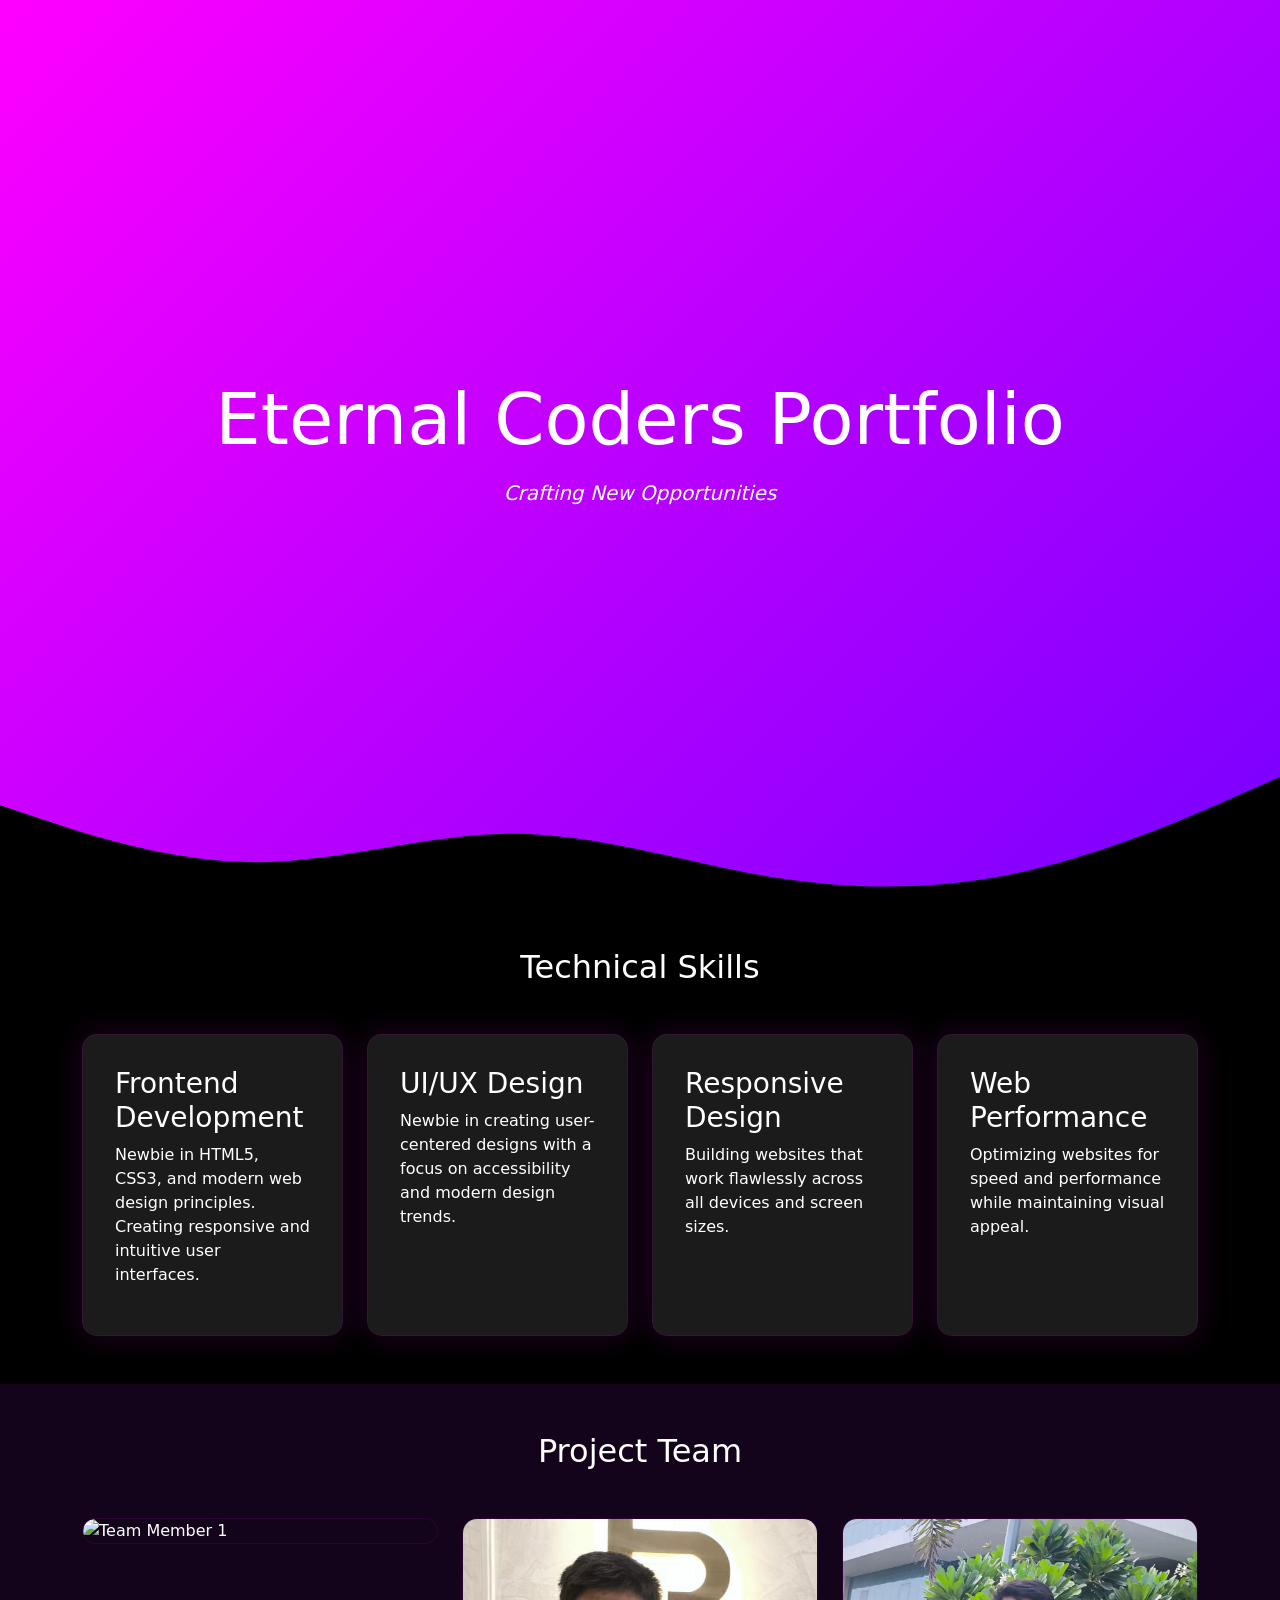
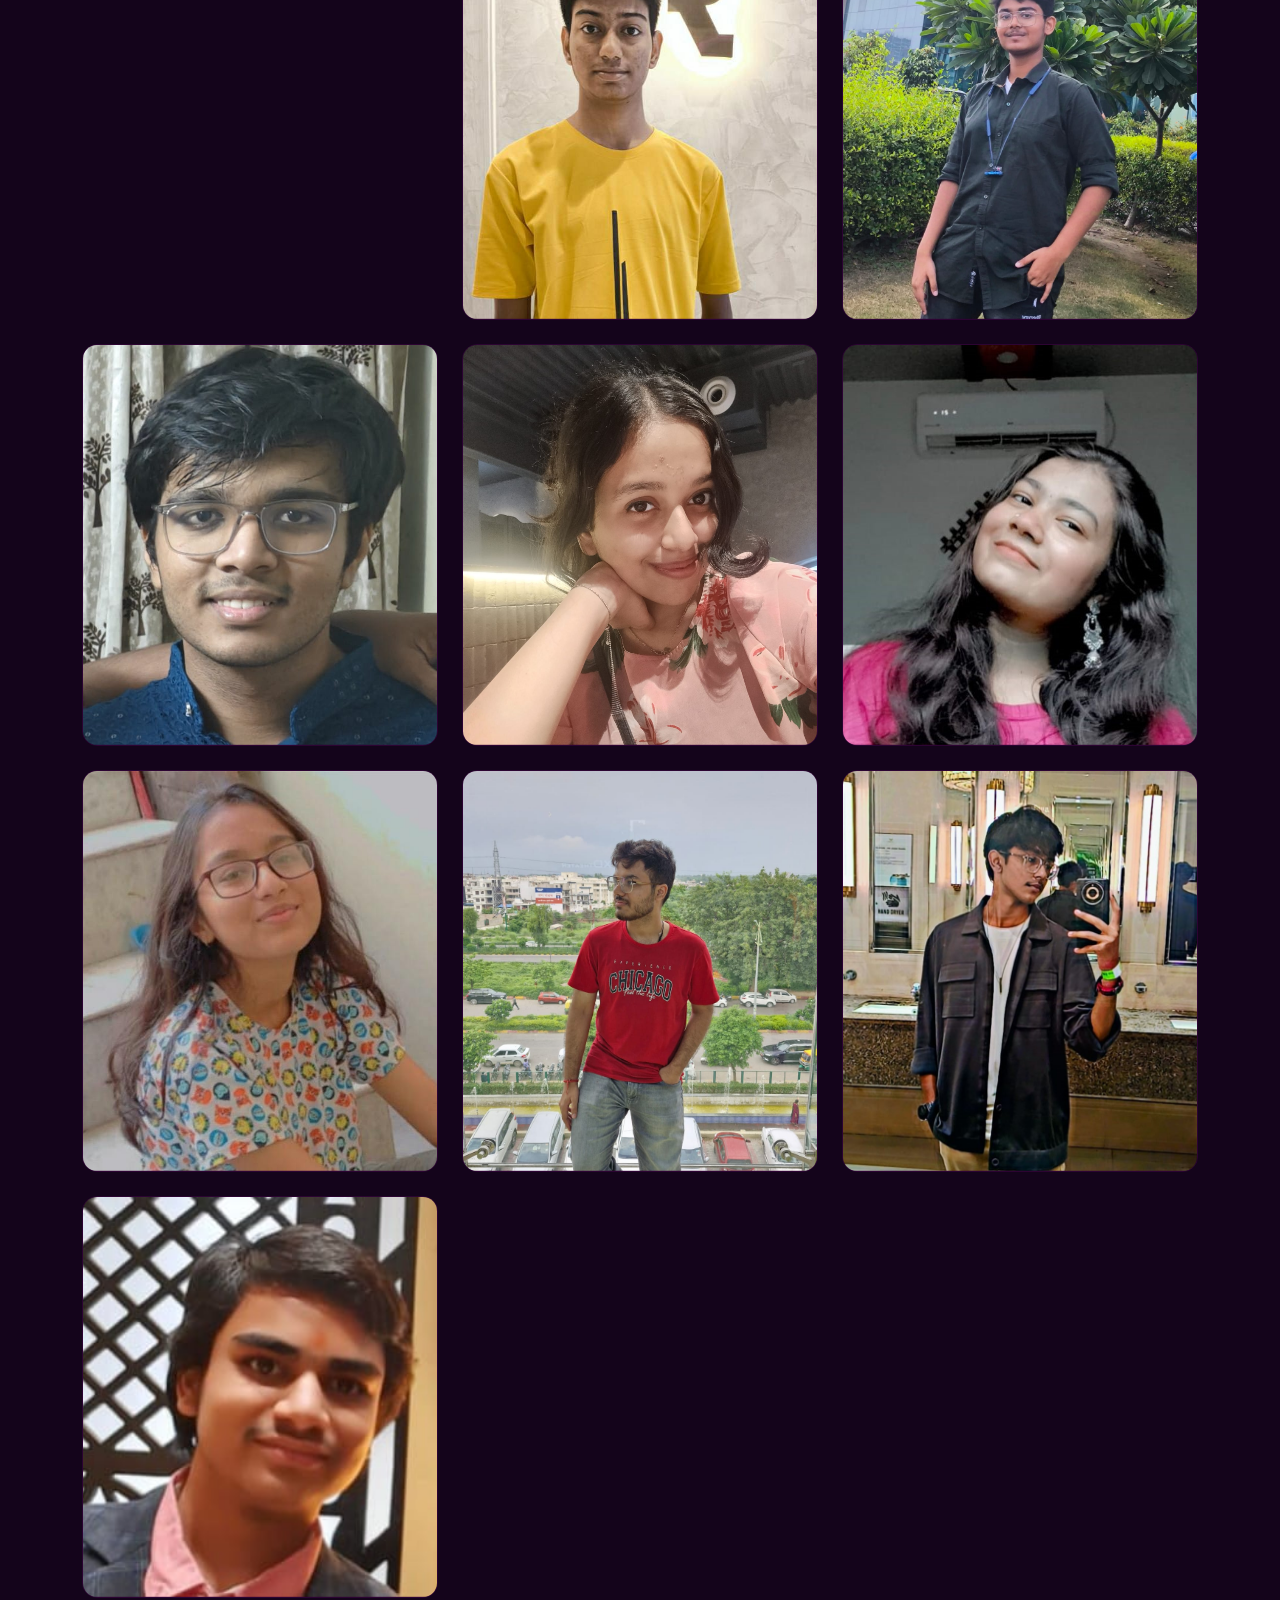
==== commit d0c87536: "Added JS file for About Us" ====
--- a/about us/aboutus.html
+++ b/about us/aboutus.html
@@ -159,7 +159,7 @@
             </div>
         </div>
     </section>
-
+    <script src="script.js"></script>
     <!-- Bootstrap JS Bundle -->
     <script src="https://cdn.jsdelivr.net/npm/bootstrap@5.3.0/dist/js/bootstrap.bundle.min.js"></script>
 </body>
--- a/about us/astyle.css
+++ b/about us/astyle.css
@@ -66,7 +66,8 @@
 
 .team-member img {
   width: 100%;
-  height: 300px;
+  max-width: 400px;
+  height: 400px;
   object-fit: cover;
   border-radius: 10px;
   transition: transform 0.3s ease;
